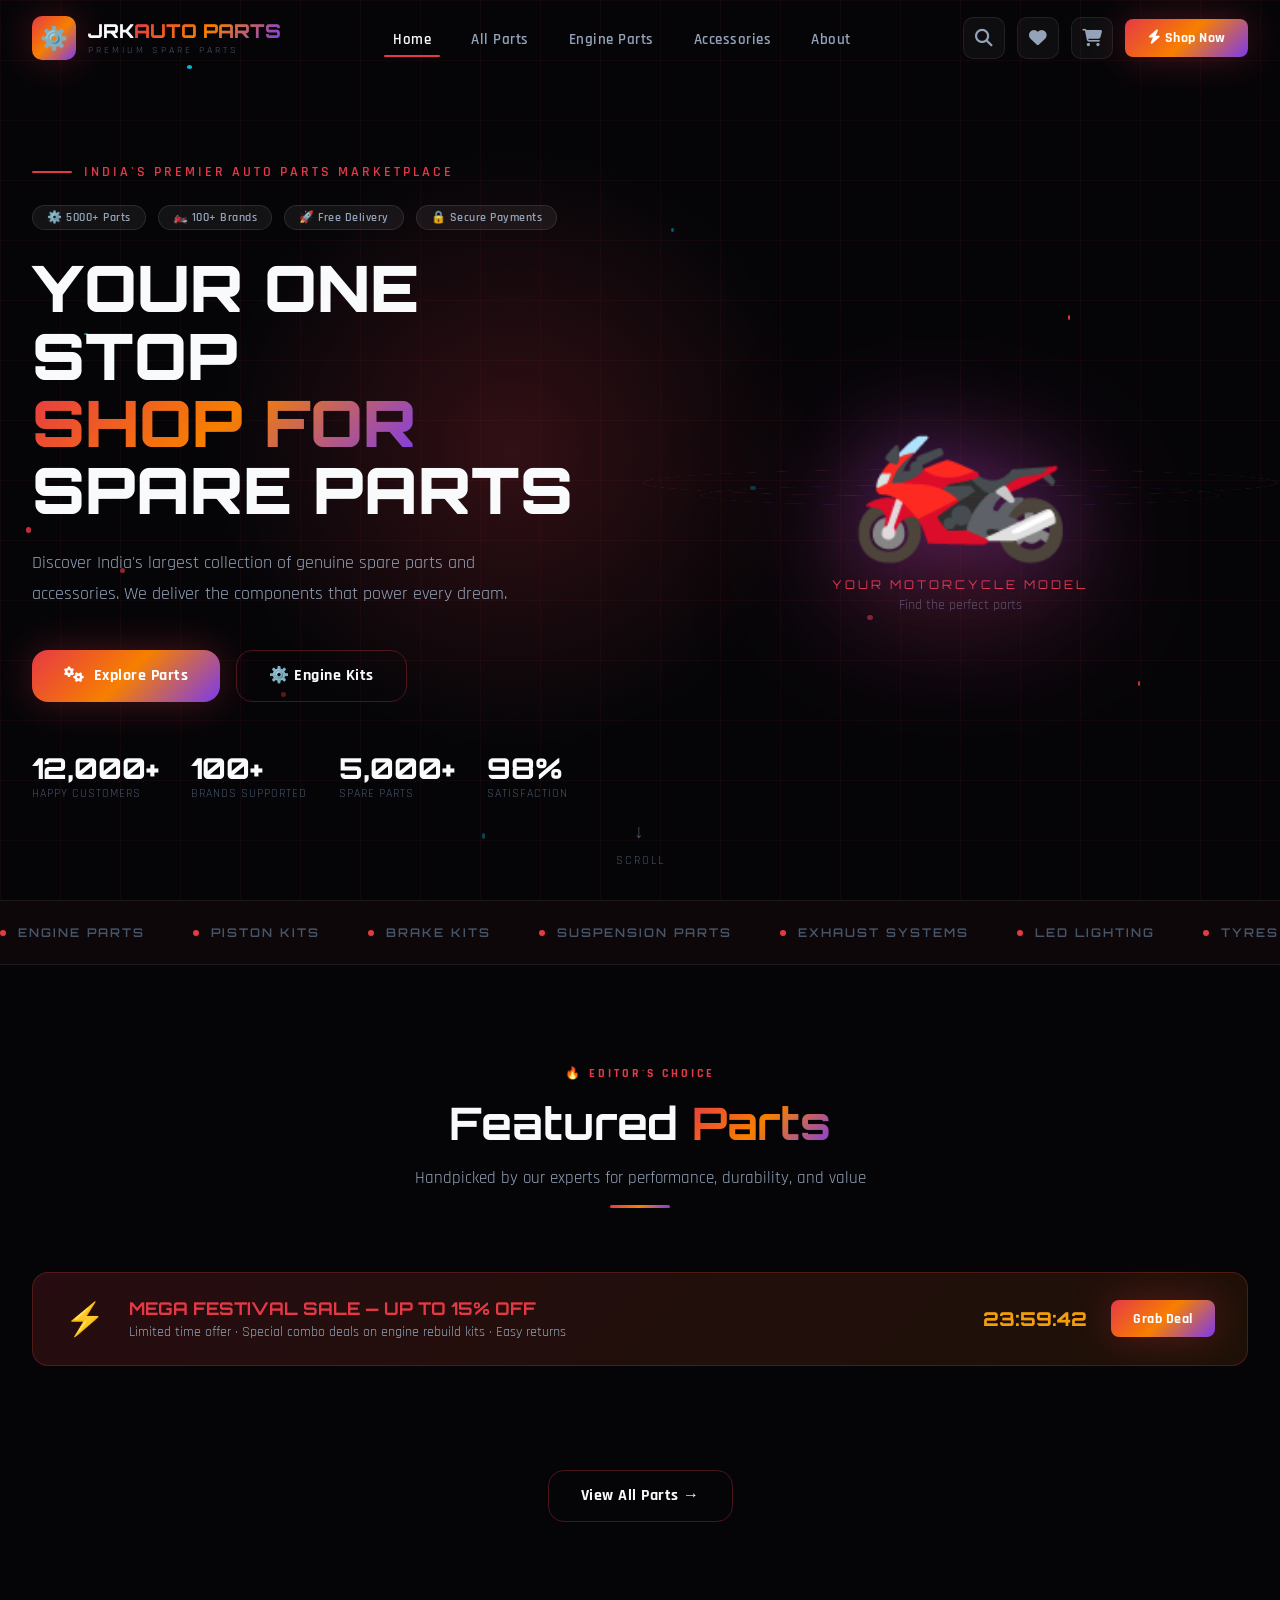
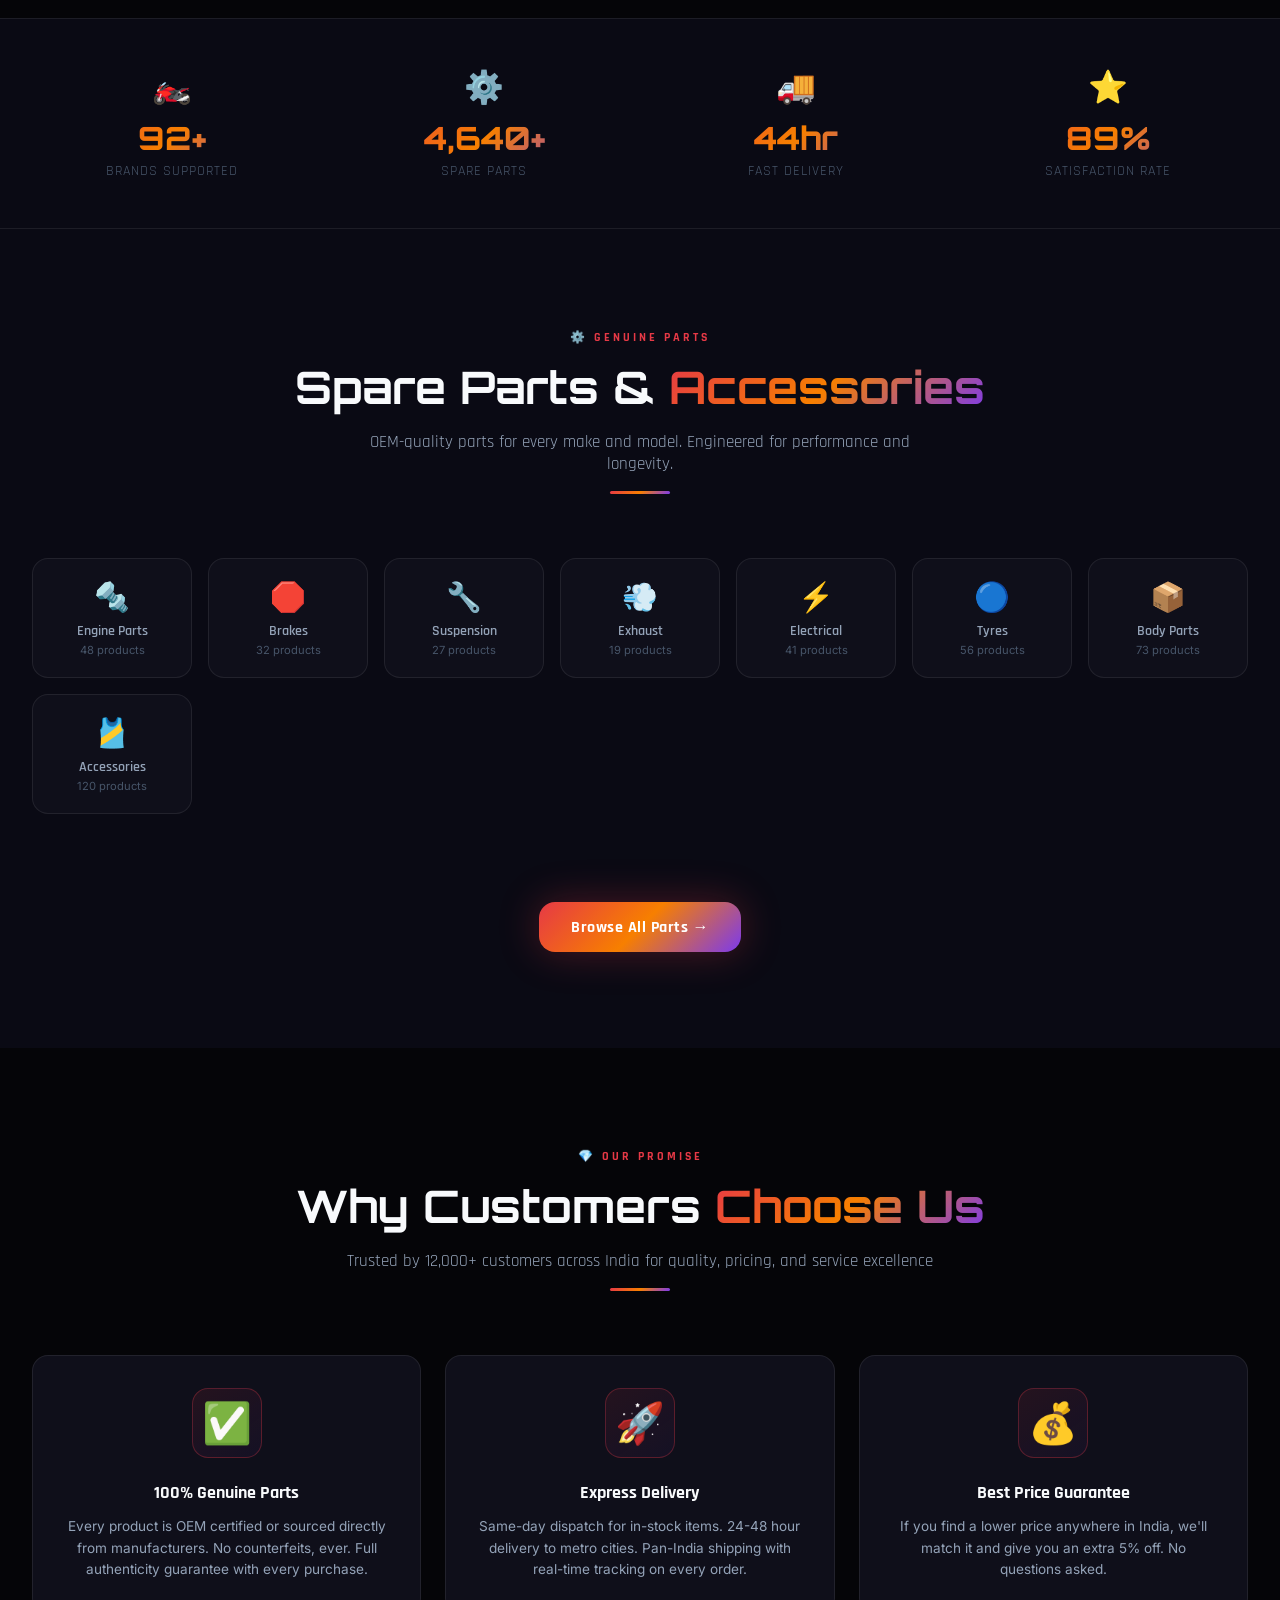
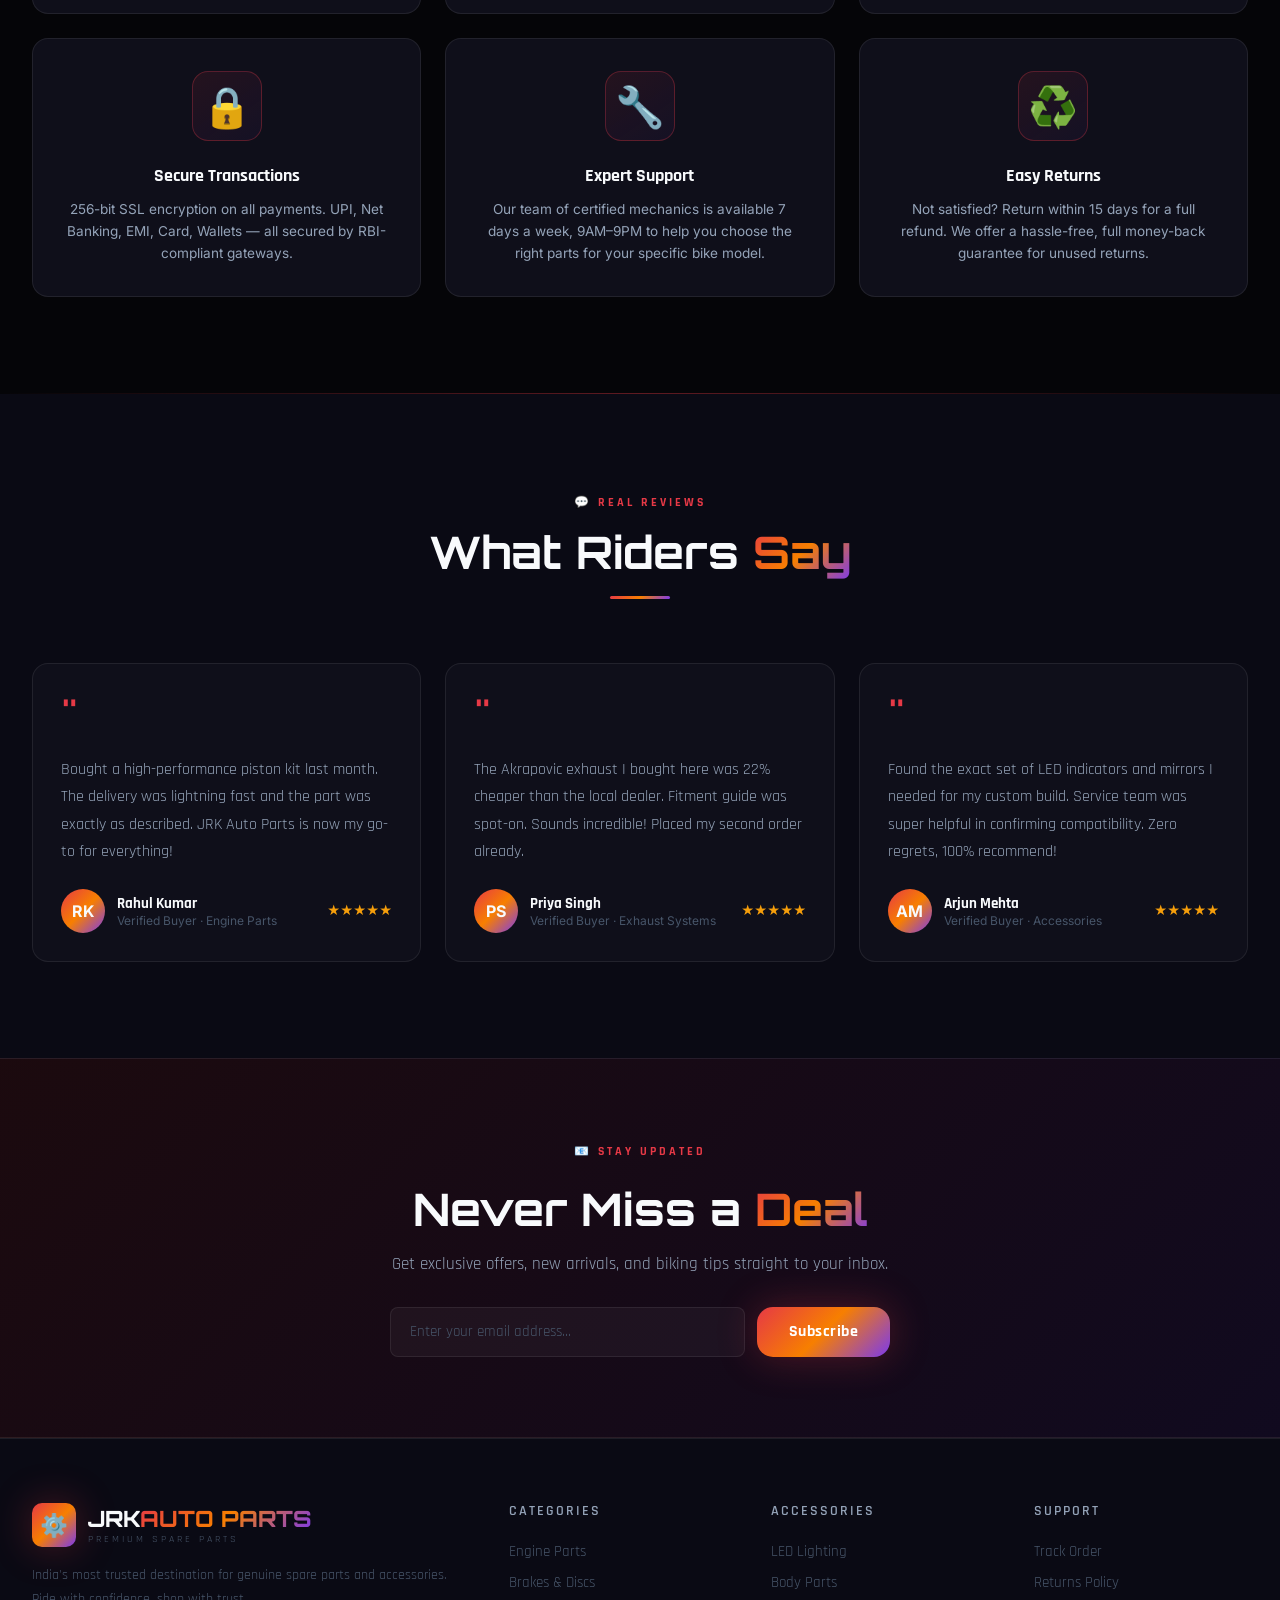
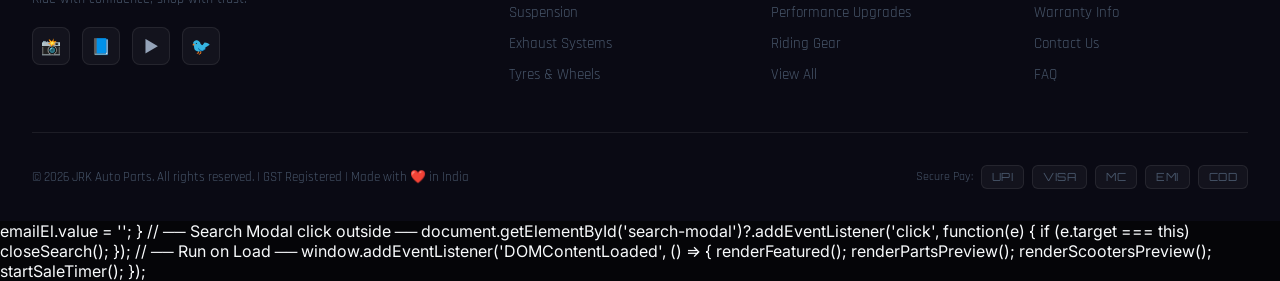
==== index.html @ 0ce0ac0d "initial-commit" ====
<!DOCTYPE html>
<html lang="en">
<head>
  <meta charset="UTF-8" />
  <meta name="viewport" content="width=device-width, initial-scale=1.0" />
  <title>JRK Auto Parts | India's No.1 Spare Parts Marketplace</title>
  <meta name="description" content="Shop India's finest genuine spare parts and accessories. Best prices, fast delivery across India." />
  <meta name="keywords" content="buy auto parts online India, motorcycle parts, spare parts, 2-wheeler marketplace" />
  <link rel="icon" href="data:image/svg+xml,<svg xmlns='http://www.w3.org/2000/svg' viewBox='0 0 100 100'><text y='.9em' font-size='90'>⚙️</text></svg>" />
  <link rel="stylesheet" href="styles/main.css" />
  <!-- Font Awesome for icons -->
  <link rel="stylesheet" href="https://cdnjs.cloudflare.com/ajax/libs/font-awesome/6.5.0/css/all.min.css" crossorigin="anonymous" />
  <style>
    /* ── Extra Hero Styles ── */
    .hero-tag-row { display:flex;gap:0.75rem;flex-wrap:wrap;margin-bottom:1.5rem; }
    .hero-tag {
      background:rgba(255,255,255,0.06);
      border:1px solid rgba(255,255,255,0.1);
      border-radius:100px;
      padding:4px 14px;
      font-size:0.75rem;
      font-family:'Rajdhani',sans-serif;
      font-weight:600;
      color:var(--text-secondary);
      letter-spacing:0.5px;
    }
    .featured-bike-card {
      background: linear-gradient(145deg, #0d0d18, #13091a);
      border: 1px solid rgba(255,255,255,0.08);
      border-radius: 24px;
      padding: 2rem;
      position: relative;
      overflow: hidden;
      cursor: pointer;
      transition: all 0.3s cubic-bezier(0.4,0,0.2,1);
    }
    .featured-bike-card::after {
      content:'';
      position:absolute;
      inset:0;
      background:linear-gradient(145deg,rgba(230,57,70,0.08),rgba(124,58,237,0.04));
      opacity:0;
      transition:opacity 0.3s;
    }
    .featured-bike-card:hover { transform:translateY(-10px); border-color:rgba(230,57,70,0.4); box-shadow:0 0 40px rgba(230,57,70,0.2), 0 20px 60px rgba(0,0,0,0.5); }
    .featured-bike-card:hover::after { opacity:1; }
    .featured-icon { font-size:5rem; margin:1rem 0; display:block;
      filter:drop-shadow(0 10px 30px rgba(230,57,70,0.3));
      transition:transform 0.4s ease;
    }
    .featured-bike-card:hover .featured-icon { transform:translateY(-8px) scale(1.05); }
    .featured-details {display:flex;gap:1rem;flex-wrap:wrap;margin-top:0.75rem;}
    .featured-detail { font-family:'Rajdhani',sans-serif;font-size:0.8rem;color:var(--text-muted); }
    .featured-detail strong { display:block;color:var(--text-secondary);font-size:0.85rem; }
    .sale-banner {
      background:linear-gradient(135deg,rgba(230,57,70,0.15),rgba(247,127,0,0.1));
      border:1px solid rgba(230,57,70,0.25);
      border-radius:16px;
      padding:1.5rem 2rem;
      display:flex;align-items:center;gap:1.5rem;
      margin-bottom:4rem;
      flex-wrap:wrap;
    }
    .sale-icon { font-size:2rem; }
    .sale-text { flex:1; }
    .sale-title { font-family:'Orbitron',monospace;font-size:1.1rem;font-weight:700;color:var(--accent-red); }
    .sale-sub { font-family:'Rajdhani',sans-serif;font-size:0.9rem;color:var(--text-secondary);margin-top:0.25rem; }
    .sale-timer { font-family:'Orbitron',monospace;font-size:1.2rem;font-weight:800;color:var(--accent-gold); }

    /* Parts category mini-cards */
    .parts-categories { display:grid;grid-template-columns:repeat(auto-fill,minmax(140px,1fr));gap:1rem;margin-bottom:3rem; }
    .parts-cat-card {
      background:var(--bg-card);
      border:var(--border-glass);
      border-radius:var(--radius-md);
      padding:1.25rem 1rem;
      text-align:center;
      cursor:pointer;
      transition:var(--transition);
    }
    .parts-cat-card:hover { border-color:rgba(230,57,70,0.4);background:rgba(230,57,70,0.05);transform:translateY(-4px); }
    .parts-cat-icon { font-size:1.8rem;margin-bottom:0.5rem; }
    .parts-cat-label { font-family:'Rajdhani',sans-serif;font-size:0.85rem;font-weight:600;color:var(--text-secondary); }
    .parts-cat-count { font-size:0.7rem;color:var(--text-muted);margin-top:0.2rem; }

    /* Scroll cue */
    .scroll-cue {
      position:absolute;
      bottom:2rem;left:50%;
      transform:translateX(-50%);
      display:flex;flex-direction:column;align-items:center;gap:0.5rem;
      color:var(--text-muted);
      font-family:'Rajdhani',sans-serif;
      font-size:0.75rem;
      letter-spacing:2px;
      text-transform:uppercase;
      animation:scrollCue 2s ease-in-out infinite;
      z-index:2;
    }
    @keyframes scrollCue { 0%,100%{transform:translateX(-50%) translateY(0);opacity:0.6;} 50%{transform:translateX(-50%) translateY(8px);opacity:1;} }
    .scroll-arrow { font-size:1.2rem; }

    /* Gradient overlays for dividers */
    .gradient-divider { height:1px; background:linear-gradient(90deg,transparent,rgba(230,57,70,0.4),transparent); margin:4rem 0; }
  </style>
</head>
<body>

<!-- ── Loading Screen ── -->
<div class="loader" id="loader">
  <div class="loader-logo">JRK<span style="color:var(--accent-orange)">AUTO PARTS</span></div>
  <div style="font-family:'Rajdhani',sans-serif;font-size:0.8rem;letter-spacing:3px;color:var(--text-muted);text-transform:uppercase;">Loading Premium Experience...</div>
  <div class="loader-bar"><div class="loader-progress"></div></div>
</div>

<!-- ── Navigation ── -->
<nav class="navbar" id="navbar">
  <div class="container">
    <div class="navbar-inner">
      <!-- Logo -->
      <a href="index.html" class="logo">
        <div class="logo-icon">⚙️</div>
        <div>
          <div class="logo-text">JRK<span class="text-gradient">AUTO PARTS</span></div>
          <div class="logo-sub">Premium Spare Parts</div>
        </div>
      </a>

      <!-- Nav Links -->
      <ul class="nav-links">
        <li><a href="index.html" class="active">Home</a></li>
        <li><a href="products.html">All Parts</a></li>
        <li><a href="products.html?cat=parts&sub=engine">Engine Parts</a></li>
        <li><a href="products.html?cat=parts&sub=accessories">Accessories</a></li>
        <li><a href="#about">About</a></li>
      </ul>

      <!-- Actions -->
      <div class="nav-actions">
        <button class="nav-btn" onclick="openSearch()" title="Search (Ctrl+K)">
          <i class="fas fa-search"></i>
        </button>
        <button class="nav-btn" title="Wishlist">
          <i class="fas fa-heart"></i>
        </button>
        <button class="nav-btn" onclick="openCart()" title="Cart" id="cart-btn">
          <i class="fas fa-shopping-cart"></i>
          <span class="cart-count" style="display:none;">0</span>
        </button>
        <button class="btn-primary" onclick="window.location='products.html'">
          <i class="fas fa-bolt me-1"></i> Shop Now
        </button>
        <div class="hamburger" id="hamburger">
          <span></span><span></span><span></span>
        </div>
      </div>
    </div>
  </div>
</nav>

<!-- Mobile Nav -->
<div class="mobile-overlay" id="mobile-overlay"></div>
<nav class="mobile-nav" id="mobile-nav">
  <a href="index.html">🏠 Home</a>
  <a href="products.html">🛒 All Parts</a>
  <a href="products.html?cat=parts&sub=engine">⚙️ Engine Parts</a>
  <a href="products.html?cat=parts&sub=accessories">🎽 Accessories</a>
  <a href="#about">ℹ️ About</a>
</nav>

<!-- ── Hero Section ── -->
<section class="hero" id="home">
  <div class="hero-bg-grid"></div>
  <div class="hero-glow"></div>
  <div id="hero-particles" style="position:absolute;inset:0;pointer-events:none;z-index:1;"></div>

  <div class="container" style="position:relative;z-index:2;width:100%;">
    <div class="hero-content">
      <!-- Left: Text -->
      <div class="hero-left">
        <div class="hero-eyebrow">
          <div class="hero-eyebrow-line"></div>
          <span>India's Premier Auto Parts Marketplace</span>
        </div>

        <div class="hero-tag-row">
          <span class="hero-tag">⚙️ 5000+ Parts</span>
          <span class="hero-tag">🏍️ 100+ Brands</span>
          <span class="hero-tag">🚀 Free Delivery</span>
          <span class="hero-tag">🔒 Secure Payments</span>
        </div>

        <h1 class="hero-title">
          YOUR ONE STOP<br/>
          <span class="text-gradient">SHOP FOR</span><br/>
          SPARE PARTS
        </h1>

        <p class="hero-subtitle">
          Discover India's largest collection of genuine spare parts and accessories. We deliver the components that power every dream.
        </p>

        <div class="hero-cta">
          <button class="btn-primary btn-lg" onclick="window.location='products.html'">
            <i class="fas fa-cogs"></i>&nbsp; Explore Parts
          </button>
          <button class="btn-outline btn-lg" onclick="window.location='products.html?cat=parts&sub=engine'">
            ⚙️ Engine Kits
          </button>
        </div>

        <div class="hero-stats">
          <div class="stat">
            <div class="stat-num" data-counter="12000" data-suffix="+">0</div>
            <div class="stat-label">Happy Customers</div>
          </div>
          <div class="stat">
            <div class="stat-num" data-counter="100" data-suffix="+">0</div>
            <div class="stat-label">Brands Supported</div>
          </div>
          <div class="stat">
            <div class="stat-num" data-counter="5000" data-suffix="+">0</div>
            <div class="stat-label">Spare Parts</div>
          </div>
          <div class="stat">
            <div class="stat-num" data-counter="98" data-suffix="%">0</div>
            <div class="stat-label">Satisfaction</div>
          </div>
        </div>
      </div>

      <!-- Right: 3D Bike Visual -->
      <div class="hero-visual">
        <div class="bike-3d-container">
          <div class="bike-showcase" id="bike-showcase">
            <div class="bike-orbit-ring"></div>
            <div class="bike-orbit-ring"></div>
            <div style="text-align:center;">
              <span style="font-size:min(18vw,180px);display:block;filter:drop-shadow(0 30px 80px rgba(230,57,70,0.6)) drop-shadow(0 0 40px rgba(124,58,237,0.4));">🏍️</span>
              <div style="font-family:'Orbitron',monospace;font-size:0.75rem;letter-spacing:3px;color:var(--accent-red);text-transform:uppercase;margin-top:0.5rem;">Your Motorcycle Model</div>
              <div style="font-family:'Rajdhani',sans-serif;font-size:0.85rem;color:var(--text-muted);margin-top:0.25rem;">Find the perfect parts</div>
            </div>
          </div>
        </div>
      </div>
    </div>
  </div>

  <!-- Scroll Cue -->
  <div class="scroll-cue">
    <div class="scroll-arrow">↓</div>
    <span>Scroll</span>
  </div>
</section>

<!-- ── Marquee ── -->
<div class="marquee-section">
  <div class="marquee-track">
    <div class="marquee-item"><span class="dot"></span> Engine Parts</div>
    <div class="marquee-item"><span class="dot"></span> Piston Kits</div>
    <div class="marquee-item"><span class="dot"></span> Brake Kits</div>
    <div class="marquee-item"><span class="dot"></span> Suspension Parts</div>
    <div class="marquee-item"><span class="dot"></span> Exhaust Systems</div>
    <div class="marquee-item"><span class="dot"></span> LED Lighting</div>
    <div class="marquee-item"><span class="dot"></span> Tyres & Wheels</div>
    <div class="marquee-item"><span class="dot"></span> Aftermarket Accessories</div>
    <div class="marquee-item"><span class="dot"></span> Oil Filters</div>
    <div class="marquee-item"><span class="dot"></span> Spark Plugs</div>
    <div class="marquee-item"><span class="dot"></span> Batteries</div>
    <div class="marquee-item"><span class="dot"></span> Clutch Kits</div>
    <!-- duplicate for seamless loop -->
    <div class="marquee-item"><span class="dot"></span> Engine Parts</div>
    <div class="marquee-item"><span class="dot"></span> Piston Kits</div>
    <div class="marquee-item"><span class="dot"></span> Brake Kits</div>
    <div class="marquee-item"><span class="dot"></span> Suspension Parts</div>
    <div class="marquee-item"><span class="dot"></span> Exhaust Systems</div>
    <div class="marquee-item"><span class="dot"></span> LED Lighting</div>
    <div class="marquee-item"><span class="dot"></span> Tyres & Wheels</div>
    <div class="marquee-item"><span class="dot"></span> Aftermarket Accessories</div>
    <div class="marquee-item"><span class="dot"></span> Oil Filters</div>
    <div class="marquee-item"><span class="dot"></span> Spark Plugs</div>
    <div class="marquee-item"><span class="dot"></span> Batteries</div>
    <div class="marquee-item"><span class="dot"></span> Clutch Kits</div>
  </div>
</div>

<!-- ── Featured Bikes ── -->
<section class="section" id="featured">
  <div class="container">
    <div class="section-header reveal">
      <div class="section-tag">🔥 Editor's Choice</div>
      <h2 class="section-title">Featured <span class="text-gradient">Parts</span></h2>
      <p class="section-subtitle">Handpicked by our experts for performance, durability, and value</p>
      <div class="section-divider"></div>
    </div>

    <!-- Sale Banner -->
    <div class="sale-banner reveal">
      <div class="sale-icon">⚡</div>
      <div class="sale-text">
        <div class="sale-title">MEGA FESTIVAL SALE — UP TO 15% OFF</div>
        <div class="sale-sub">Limited time offer · Special combo deals on engine rebuild kits · Easy returns</div>
      </div>
      <div class="sale-timer" id="sale-timer">23:59:42</div>
      <button class="btn-primary" onclick="window.location='products.html'">Grab Deal</button>
    </div>

    <div class="featured-carousel" id="featured-grid">
      <!-- Rendered by JS -->
    </div>

    <div style="text-align:center;margin-top:2.5rem;" class="reveal">
      <button class="btn-outline btn-lg" onclick="window.location='products.html'" style="border-radius:var(--radius-md);">
        View All Parts &rarr;
      </button>
    </div>
  </div>
</section>

<!-- ── Stats Bar ── -->
<div class="spec-bar">
  <div class="container">
    <div class="spec-bar-inner">
      <div class="spec-item reveal">
        <div class="spec-icon">🏍️</div>
        <div class="spec-num" data-counter="100" data-suffix="+">0</div>
        <div class="spec-desc">Brands Supported</div>
      </div>
      <div class="spec-item reveal">
        <div class="spec-icon">⚙️</div>
        <div class="spec-num" data-counter="5000" data-suffix="+">0</div>
        <div class="spec-desc">Spare Parts</div>
      </div>
      <div class="spec-item reveal">
        <div class="spec-icon">🚚</div>
        <div class="spec-num" data-counter="48" data-suffix="hr">0</div>
        <div class="spec-desc">Fast Delivery</div>
      </div>
      <div class="spec-item reveal">
        <div class="spec-icon">⭐</div>
        <div class="spec-num" data-counter="98" data-suffix="%">0</div>
        <div class="spec-desc">Satisfaction Rate</div>
      </div>
    </div>
  </div>
</div>

<!-- ── Parts Section ── -->
<section class="section" id="parts" style="background:var(--bg-secondary);">
  <div class="container">
    <div class="section-header reveal">
      <div class="section-tag">⚙️ Genuine Parts</div>
      <h2 class="section-title">Spare Parts &amp; <span class="text-gradient">Accessories</span></h2>
      <p class="section-subtitle">OEM-quality parts for every make and model. Engineered for performance and longevity.</p>
      <div class="section-divider"></div>
    </div>

    <!-- Parts Categories -->
    <div class="parts-categories reveal">
      <div class="parts-cat-card" onclick="window.location='products.html?cat=parts&sub=engine'">
        <div class="parts-cat-icon">🔩</div>
        <div class="parts-cat-label">Engine Parts</div>
        <div class="parts-cat-count">48 products</div>
      </div>
      <div class="parts-cat-card" onclick="window.location='products.html?cat=parts&sub=brakes'">
        <div class="parts-cat-icon">🛑</div>
        <div class="parts-cat-label">Brakes</div>
        <div class="parts-cat-count">32 products</div>
      </div>
      <div class="parts-cat-card" onclick="window.location='products.html?cat=parts&sub=suspension'">
        <div class="parts-cat-icon">🔧</div>
        <div class="parts-cat-label">Suspension</div>
        <div class="parts-cat-count">27 products</div>
      </div>
      <div class="parts-cat-card" onclick="window.location='products.html?cat=parts&sub=exhaust'">
        <div class="parts-cat-icon">💨</div>
        <div class="parts-cat-label">Exhaust</div>
        <div class="parts-cat-count">19 products</div>
      </div>
      <div class="parts-cat-card" onclick="window.location='products.html?cat=parts&sub=electrical'">
        <div class="parts-cat-icon">⚡</div>
        <div class="parts-cat-label">Electrical</div>
        <div class="parts-cat-count">41 products</div>
      </div>
      <div class="parts-cat-card" onclick="window.location='products.html?cat=parts&sub=tyres'">
        <div class="parts-cat-icon">🔵</div>
        <div class="parts-cat-label">Tyres</div>
        <div class="parts-cat-count">56 products</div>
      </div>
      <div class="parts-cat-card" onclick="window.location='products.html?cat=parts'">
        <div class="parts-cat-icon">📦</div>
        <div class="parts-cat-label">Body Parts</div>
        <div class="parts-cat-count">73 products</div>
      </div>
      <div class="parts-cat-card" onclick="window.location='products.html?cat=parts'">
        <div class="parts-cat-icon">🎽</div>
        <div class="parts-cat-label">Accessories</div>
        <div class="parts-cat-count">120 products</div>
      </div>
    </div>

    <!-- Parts Products Grid (filtered) -->
    <div id="parts-grid" class="products-grid"></div>

    <div style="text-align:center;margin-top:2.5rem;" class="reveal">
      <button class="btn-primary btn-lg" onclick="window.location='products.html?cat=parts'" style="border-radius:var(--radius-md);">
        Browse All Parts &rarr;
      </button>
    </div>
  </div>
</section>

<!-- ── Why Choose Us ── -->
<section class="section" id="about">
  <div class="container">
    <div class="section-header reveal">
      <div class="section-tag">💎 Our Promise</div>
      <h2 class="section-title">Why Customers <span class="text-gradient">Choose Us</span></h2>
      <p class="section-subtitle">Trusted by 12,000+ customers across India for quality, pricing, and service excellence</p>
      <div class="section-divider"></div>
    </div>

    <div class="why-grid">
      <div class="why-card reveal">
        <div class="why-icon">✅</div>
        <div class="why-title">100% Genuine Parts</div>
        <div class="why-desc">Every product is OEM certified or sourced directly from manufacturers. No counterfeits, ever. Full authenticity guarantee with every purchase.</div>
      </div>
      <div class="why-card reveal">
        <div class="why-icon">🚀</div>
        <div class="why-title">Express Delivery</div>
        <div class="why-desc">Same-day dispatch for in-stock items. 24-48 hour delivery to metro cities. Pan-India shipping with real-time tracking on every order.</div>
      </div>
      <div class="why-card reveal">
        <div class="why-icon">💰</div>
        <div class="why-title">Best Price Guarantee</div>
        <div class="why-desc">If you find a lower price anywhere in India, we'll match it and give you an extra 5% off. No questions asked.</div>
      </div>
      <div class="why-card reveal">
        <div class="why-icon">🔒</div>
        <div class="why-title">Secure Transactions</div>
        <div class="why-desc">256-bit SSL encryption on all payments. UPI, Net Banking, EMI, Card, Wallets — all secured by RBI-compliant gateways.</div>
      </div>
      <div class="why-card reveal">
        <div class="why-icon">🔧</div>
        <div class="why-title">Expert Support</div>
        <div class="why-desc">Our team of certified mechanics is available 7 days a week, 9AM–9PM to help you choose the right parts for your specific bike model.</div>
      </div>
      <div class="why-card reveal">
        <div class="why-icon">♻️</div>
        <div class="why-title">Easy Returns</div>
        <div class="why-desc">Not satisfied? Return within 15 days for a full refund. We offer a hassle-free, full money-back guarantee for unused returns.</div>
      </div>
    </div>
  </div>
</section>

<!-- ── Gradient Divider ── -->
<div class="gradient-divider" style="margin:0;"></div>

<!-- ── Testimonials ── -->
<section class="section testimonials-section">
  <div class="container">
    <div class="section-header reveal">
      <div class="section-tag">💬 Real Reviews</div>
      <h2 class="section-title">What Riders <span class="text-gradient">Say</span></h2>
      <div class="section-divider"></div>
    </div>

    <div class="testimonials-grid">
      <div class="testimonial-card reveal">
        <div class="testimonial-quote">"</div>
        <div class="testimonial-text">Bought a high-performance piston kit last month. The delivery was lightning fast and the part was exactly as described. JRK Auto Parts is now my go-to for everything!</div>
        <div class="testimonial-author">
          <div class="author-avatar">RK</div>
          <div>
            <div class="author-name">Rahul Kumar</div>
            <div class="author-role">Verified Buyer · Engine Parts</div>
          </div>
          <div class="stars" style="margin-left:auto;">★★★★★</div>
        </div>
      </div>
      <div class="testimonial-card reveal">
        <div class="testimonial-quote">"</div>
        <div class="testimonial-text">The Akrapovic exhaust I bought here was 22% cheaper than the local dealer. Fitment guide was spot-on. Sounds incredible! Placed my second order already.</div>
        <div class="testimonial-author">
          <div class="author-avatar">PS</div>
          <div>
            <div class="author-name">Priya Singh</div>
            <div class="author-role">Verified Buyer · Exhaust Systems</div>
          </div>
          <div class="stars" style="margin-left:auto;">★★★★★</div>
        </div>
      </div>
      <div class="testimonial-card reveal">
        <div class="testimonial-quote">"</div>
        <div class="testimonial-text">Found the exact set of LED indicators and mirrors I needed for my custom build. Service team was super helpful in confirming compatibility. Zero regrets, 100% recommend!</div>
        <div class="testimonial-author">
          <div class="author-avatar">AM</div>
          <div>
            <div class="author-name">Arjun Mehta</div>
            <div class="author-role">Verified Buyer · Accessories</div>
          </div>
          <div class="stars" style="margin-left:auto;">★★★★★</div>
        </div>
      </div>
    </div>
  </div>
</section>

<!-- ── Newsletter ── -->
<section class="newsletter-section reveal">
  <div class="container">
    <div class="section-tag">📧 Stay Updated</div>
    <h2 class="section-title" style="margin-top:0.5rem;">Never Miss a <span class="text-gradient">Deal</span></h2>
    <p class="section-subtitle">Get exclusive offers, new arrivals, and biking tips straight to your inbox.</p>
    <form class="newsletter-form" onsubmit="handleNewsletterSubmit(event)">
      <input type="email" class="newsletter-input" id="newsletter-email" placeholder="Enter your email address..." required />
      <button type="submit" class="btn-primary btn-lg">Subscribe</button>
    </form>
  </div>
</section>

<!-- ── Footer ── -->
<footer class="footer">
  <div class="container">
    <div class="footer-grid">
      <div class="footer-brand">
        <div class="logo">
          <div class="logo-icon">⚙️</div>
          <div>
            <div class="logo-text">JRK<span class="text-gradient">AUTO PARTS</span></div>
            <div class="logo-sub">Premium Spare Parts</div>
          </div>
        </div>
        <p class="footer-desc">India's most trusted destination for genuine spare parts and accessories. Ride with confidence, shop with trust.</p>
        <div class="footer-socials">
          <div class="social-btn" title="Instagram">📸</div>
          <div class="social-btn" title="Facebook">📘</div>
          <div class="social-btn" title="YouTube">▶️</div>
          <div class="social-btn" title="Twitter">🐦</div>
        </div>
      </div>

      <div class="footer-links">
        <h5>Categories</h5>
        <ul>
          <li><a href="products.html?cat=parts&sub=engine">Engine Parts</a></li>
          <li><a href="products.html?cat=parts&sub=brakes">Brakes & Discs</a></li>
          <li><a href="products.html?cat=parts&sub=suspension">Suspension</a></li>
          <li><a href="products.html?cat=parts&sub=exhaust">Exhaust Systems</a></li>
          <li><a href="products.html?cat=parts&sub=tyres">Tyres & Wheels</a></li>
        </ul>
      </div>

      <div class="footer-links">
        <h5>Accessories</h5>
        <ul>
          <li><a href="products.html?cat=parts&sub=lighting">LED Lighting</a></li>
          <li><a href="products.html?cat=parts&sub=body">Body Parts</a></li>
          <li><a href="products.html?cat=parts&sub=performance">Performance Upgrades</a></li>
          <li><a href="products.html?cat=parts&sub=gear">Riding Gear</a></li>
          <li><a href="products.html">View All</a></li>
        </ul>
      </div>

      <div class="footer-links">
        <h5>Support</h5>
        <ul>
          <li><a href="#">Track Order</a></li>
          <li><a href="#">Returns Policy</a></li>
          <li><a href="#">Warranty Info</a></li>
          <li><a href="#">Contact Us</a></li>
          <li><a href="#">FAQ</a></li>
        </ul>
      </div>
    </div>

    <div class="footer-bottom">
      <div class="footer-copy">© 2026 JRK Auto Parts. All rights reserved. | GST Registered | Made with ❤️ in India</div>
      <div class="footer-payments">
        <span style="font-size:0.75rem;color:var(--text-muted);font-family:'Rajdhani',sans-serif;">Secure Pay:</span>
        <span class="payment-icon">UPI</span>
        <span class="payment-icon">VISA</span>
        <span class="payment-icon">MC</span>
        <span class="payment-icon">EMI</span>
        <span class="payment-icon">COD</span>
      </div>
    </div>
  </div>
</footer>

<!-- ── Cart Sidebar ── -->
<div class="cart-sidebar" id="cart-sidebar">
  <div class="cart-header">
    <div class="cart-title">🛒 Your Cart</div>
    <button class="close-btn" onclick="closeCart()">✕</button>
  </div>
  <div class="cart-items" id="cart-items">
    <div class="cart-empty">
      <div class="cart-empty-icon">🛒</div>
      <p>Your cart is empty</p>
      <p style="font-size:0.8rem;margin-top:0.5rem;color:var(--text-muted)">Add parts to get started</p>
    </div>
  </div>
  <div class="cart-footer">
    <div class="cart-total">
      <span class="cart-total-label">Total</span>
      <span class="cart-total-amount" id="cart-total">₹0</span>
    </div>
    <button class="checkout-btn" onclick="handleCheckout()">
      ⚡ Proceed to Checkout
    </button>
  </div>
</div>

<!-- ── Product Modal ── -->
<div class="modal-overlay" id="modal-overlay"></div>

<!-- ── Search Modal ── -->
<div class="search-modal" id="search-modal" onclick="e=>{ if(e.target===this) closeSearch(); }">
  <div style="text-align:center;margin-bottom:1.5rem;">
    <div style="font-family:'Orbitron',monospace;font-size:0.75rem;letter-spacing:3px;color:var(--text-muted);text-transform:uppercase;">Press ESC to close · Ctrl+K to open</div>
  </div>
  <div class="search-input-wrap">
    <span class="search-icon">🔍</span>
    <input type="text" class="search-input" id="main-search" placeholder="Search parts, engines, accessories..." />
  </div>
  <div class="search-results" id="search-results"></div>
</div>

<!-- ── Toast Container ── -->
<div class="toast-container" id="toast-container"></div>

<!-- ── Scripts ── -->
<script src="js/products-data.js"></script>
<script src="js/main.js"></script>
<script>
  // ── Page-Specific: Render Featured Products ──
  function renderFeatured() {
    const featured = getFeaturedProducts();
    const container = document.getElementById('featured-grid');
    if (!container) return;
    const ICONS = { bikes: '🏍️', scooters: '🛵', parts: '⚙️' };
    container.innerHTML = featured.map(p => {
      const discount = p.originalPrice
        ? Math.round(((p.originalPrice - p.price) / p.originalPrice) * 100) : 0;
      return `
        <div class="featured-bike-card reveal" onclick="openProductModal(${p.id})">
          <div style="display:flex;justify-content:space-between;align-items:flex-start;">
            <span class="badge" style="background:${p.badgeColor}22;color:${p.badgeColor};">${p.badge}</span>
            ${discount > 0 ? `<span class="badge" style="background:rgba(16,185,129,0.15);color:#10b981;">-${discount}%</span>` : ''}
          </div>
          <span class="featured-icon">⚙️</span>
          <div style="font-family:'Rajdhani',sans-serif;font-size:1.2rem;font-weight:700;margin-bottom:0.25rem;">${p.name}</div>
          <div style="font-family:'Orbitron',monospace;font-size:1.1rem;font-weight:800;color:var(--accent-red);margin-bottom:0.75rem;">${formatPrice(p.price)}</div>
          <div class="featured-details">
            <div class="featured-detail"><strong>Type</strong>${p.subcategory}</div>
            <div class="featured-detail"><strong>Fitment</strong>${p.compatibility || 'Universal'}</div>
            <div class="featured-detail"><strong>Material</strong>${p.material || 'Standard'}</div>
          </div>
          <div style="display:flex;gap:0.5rem;align-items:center;margin-top:1rem;">
            <span class="stars">${'★'.repeat(Math.floor(p.rating))}</span>
            <span style="font-size:0.8rem;color:var(--text-muted);font-family:'Rajdhani',sans-serif;">(${p.reviews} reviews)</span>
          </div>
          <button class="add-to-cart-btn" style="margin-top:1.25rem;width:100%;justify-content:center;padding:0.7rem;" onclick="event.stopPropagation();addToCart(${p.id})">
            🛒 Add to Cart
          </button>
        </div>`;
    }).join('');
    observeRevealElements();
  }

  // ── Page-Specific: Render Parts Preview ──
  function renderPartsPreview() {
    const parts = getProductsByCategory('parts').slice(0, 6);
    const container = document.getElementById('parts-grid');
    if (!container) return;
    container.innerHTML = parts.map(p => {
      const discount = p.originalPrice
        ? Math.round(((p.originalPrice - p.price) / p.originalPrice) * 100) : 0;
      const stars = '★'.repeat(Math.floor(p.rating)) + '☆'.repeat(5 - Math.floor(p.rating));
      return `
        <div class="product-card reveal" onclick="openProductModal(${p.id})">
          <div class="card-image">
            <span class="badge card-badge" style="background:${p.badgeColor}22;color:${p.badgeColor};">${p.badge}</span>
            <div class="card-actions" onclick="event.stopPropagation()">
              <button class="card-action-btn" title="Add to Cart" onclick="addToCart(${p.id})">🛒</button>
            </div>
            <div style="font-size:4rem;position:relative;z-index:1;">⚙️</div>
          </div>
          <div class="card-body">
            <div class="card-category">parts / ${p.subcategory}</div>
            <div class="card-name">${p.name}</div>
            <div class="card-specs">
              <div class="card-spec"><strong>Fits</strong>${p.compatibility || 'Universal'}</div>
              <div class="card-spec"><strong>Material</strong>${p.material || '—'}</div>
            </div>
            <div class="card-rating">
              <span class="stars">${stars}</span>
              <span class="rating-num">${p.rating}</span>
              <span class="rating-count">(${p.reviews})</span>
            </div>
            <div class="card-footer">
              <div class="card-price">
                <span class="price-current">${formatPrice(p.price)}</span>
                ${p.originalPrice ? `<span class="price-original">${formatPrice(p.originalPrice)}</span>` : ''}
                ${discount > 0 ? `<span class="price-discount">-${discount}% OFF</span>` : ''}
              </div>
              <button class="add-to-cart-btn" onclick="event.stopPropagation();addToCart(${p.id})">🛒 Add</button>
            </div>
          </div>
        </div>`;
    }).join('');
    observeRevealElements();
  }

  // ── Sale Timer ──
  function startSaleTimer() {
    let seconds = 23 * 3600 + 59 * 60 + 42;
    const el = document.getElementById('sale-timer');
    if (!el) return;
    setInterval(() => {
      seconds = Math.max(0, seconds - 1);
      const h = Math.floor(seconds / 3600);
      const m = Math.floor((seconds % 3600) / 60);
      const s = seconds % 60;
      el.textContent = `${String(h).padStart(2,'0')}:${String(m).padStart(2,'0')}:${String(s).padStart(2,'0')}`;
    }, 1000);
  }

  // ── Newsletter Submit ──
  function handleNewsletterSubmit(e) {
    e.preventDefault();
    const emailEl = document.getElementById('newsletter-email');
    showToast(`🎉 Subscribed! Welcome to JRK Auto Parts, ${emailEl.value.split('@')[0]}!`, 'success');
    emailEl.value = '';
  }
</script>
    emailEl.value = '';
  }

  // ── Search Modal click outside ──
  document.getElementById('search-modal')?.addEventListener('click', function(e) {
    if (e.target === this) closeSearch();
  });

  // ── Run on Load ──
  window.addEventListener('DOMContentLoaded', () => {
    renderFeatured();
    renderPartsPreview();
    renderScootersPreview();
    startSaleTimer();
  });
</script>
</body>
</html>
---- styles/main.css ----
/* ============================================================
   MOTO STORE - Main Stylesheet
   Premium Dark 3D E-Commerce Theme
   ============================================================ */

@import url('https://fonts.googleapis.com/css2?family=Rajdhani:wght@300;400;500;600;700&family=Orbitron:wght@400;500;600;700;800;900&family=Inter:wght@300;400;500;600;700&display=swap');

/* ── CSS Variables ─────────────────────────────────────────── */
:root {
  --bg-primary: #050508;
  --bg-secondary: #0a0a14;
  --bg-card: #0f0f1a;
  --bg-glass: rgba(255,255,255,0.04);
  --bg-glass-hover: rgba(255,255,255,0.08);

  --accent-red: #e63946;
  --accent-orange: #f77f00;
  --accent-cyan: #06b6d4;
  --accent-purple: #7c3aed;
  --accent-gold: #f59e0b;

  --gradient-hero: linear-gradient(135deg, #e63946 0%, #f77f00 50%, #7c3aed 100%);
  --gradient-card: linear-gradient(145deg, rgba(230,57,70,0.1), rgba(124,58,237,0.05));
  --gradient-glow: radial-gradient(ellipse at center, rgba(230,57,70,0.15) 0%, transparent 70%);

  --text-primary: #f8fafc;
  --text-secondary: #94a3b8;
  --text-muted: #475569;

  --border-glass: 1px solid rgba(255,255,255,0.08);
  --border-accent: 1px solid rgba(230,57,70,0.3);

  --shadow-card: 0 8px 32px rgba(0,0,0,0.6);
  --shadow-glow-red: 0 0 40px rgba(230,57,70,0.3);
  --shadow-glow-cyan: 0 0 40px rgba(6,182,212,0.3);

  --radius-sm: 8px;
  --radius-md: 16px;
  --radius-lg: 24px;
  --radius-xl: 40px;

  --transition: all 0.3s cubic-bezier(0.4, 0, 0.2, 1);
  --transition-slow: all 0.6s cubic-bezier(0.4, 0, 0.2, 1);

  --z-navbar: 1000;
  --z-modal: 2000;
  --z-toast: 3000;
}

/* ── Reset & Base ──────────────────────────────────────────── */
*, *::before, *::after { box-sizing: border-box; margin: 0; padding: 0; }

html {
  scroll-behavior: smooth;
  overflow-x: hidden;
}

body {
  font-family: 'Inter', sans-serif;
  background: var(--bg-primary);
  color: var(--text-primary);
  overflow-x: hidden;
  cursor: default;
}

/* Custom scrollbar */
::-webkit-scrollbar { width: 6px; }
::-webkit-scrollbar-track { background: var(--bg-secondary); }
::-webkit-scrollbar-thumb { background: var(--accent-red); border-radius: 3px; }
::-webkit-scrollbar-thumb:hover { background: var(--accent-orange); }

/* ── Typography ────────────────────────────────────────────── */
.font-orbitron { font-family: 'Orbitron', monospace; }
.font-rajdhani { font-family: 'Rajdhani', sans-serif; }

h1, h2, h3 { font-family: 'Orbitron', monospace; line-height: 1.2; }
h4, h5, h6 { font-family: 'Rajdhani', sans-serif; font-weight: 600; line-height: 1.3; }

a { color: inherit; text-decoration: none; }

/* ── Utility Classes ───────────────────────────────────────── */
.container { max-width: 1400px; margin: 0 auto; padding: 0 2rem; }
.text-gradient {
  background: var(--gradient-hero);
  -webkit-background-clip: text;
  -webkit-text-fill-color: transparent;
  background-clip: text;
}
.badge {
  display: inline-block;
  padding: 4px 12px;
  border-radius: 100px;
  font-size: 0.7rem;
  font-weight: 700;
  text-transform: uppercase;
  letter-spacing: 1px;
  font-family: 'Rajdhani', sans-serif;
}
.glass {
  background: var(--bg-glass);
  border: var(--border-glass);
  backdrop-filter: blur(12px);
  -webkit-backdrop-filter: blur(12px);
}

/* ── Navigation ────────────────────────────────────────────── */
.navbar {
  position: fixed;
  top: 0; left: 0; right: 0;
  z-index: var(--z-navbar);
  padding: 1rem 0;
  transition: var(--transition-slow);
}
.navbar.scrolled {
  background: rgba(5,5,8,0.95);
  backdrop-filter: blur(20px);
  border-bottom: var(--border-glass);
  padding: 0.6rem 0;
}
.navbar-inner {
  display: flex;
  align-items: center;
  justify-content: space-between;
  gap: 2rem;
}
.logo {
  display: flex;
  align-items: center;
  gap: 0.75rem;
}
.logo-icon {
  width: 44px; height: 44px;
  background: var(--gradient-hero);
  border-radius: 10px;
  display: flex; align-items: center; justify-content: center;
  font-size: 1.4rem;
  box-shadow: var(--shadow-glow-red);
  transition: var(--transition);
}
.logo:hover .logo-icon { transform: rotate(-10deg) scale(1.1); }
.logo-text { font-family: 'Orbitron', monospace; font-weight: 800; font-size: 1.2rem; }
.logo-sub { font-size: 0.65rem; color: var(--text-muted); letter-spacing: 3px; text-transform: uppercase; font-family: 'Rajdhani', sans-serif; }

.nav-links {
  display: flex; align-items: center; gap: 0.5rem;
  list-style: none;
}
.nav-links a {
  padding: 0.5rem 1rem;
  border-radius: var(--radius-sm);
  font-family: 'Rajdhani', sans-serif;
  font-size: 0.95rem;
  font-weight: 600;
  letter-spacing: 0.5px;
  color: var(--text-secondary);
  transition: var(--transition);
  position: relative;
}
.nav-links a::after {
  content: '';
  position: absolute;
  bottom: 0; left: 50%; right: 50%;
  height: 2px;
  background: var(--accent-red);
  transition: var(--transition);
  border-radius: 2px;
}
.nav-links a:hover { color: var(--text-primary); }
.nav-links a:hover::after, .nav-links a.active::after { left: 10%; right: 10%; }
.nav-links a.active { color: var(--text-primary); }

.nav-actions { display: flex; align-items: center; gap: 0.75rem; }
.nav-btn {
  position: relative;
  background: var(--bg-glass);
  border: var(--border-glass);
  border-radius: 10px;
  width: 42px; height: 42px;
  display: flex; align-items: center; justify-content: center;
  cursor: pointer;
  color: var(--text-secondary);
  font-size: 1.1rem;
  transition: var(--transition);
}
.nav-btn:hover { color: var(--text-primary); background: var(--bg-glass-hover); border-color: rgba(230,57,70,0.3); }
.cart-count {
  position: absolute;
  top: -6px; right: -6px;
  background: var(--accent-red);
  color: white;
  font-size: 0.65rem;
  font-weight: 700;
  width: 18px; height: 18px;
  border-radius: 50%;
  display: flex; align-items: center; justify-content: center;
  font-family: 'Orbitron', monospace;
}
.btn-primary {
  background: var(--gradient-hero);
  border: none;
  border-radius: var(--radius-sm);
  padding: 0.6rem 1.4rem;
  color: white;
  font-family: 'Rajdhani', sans-serif;
  font-weight: 700;
  font-size: 0.9rem;
  letter-spacing: 0.5px;
  cursor: pointer;
  transition: var(--transition);
  box-shadow: var(--shadow-glow-red);
}
.btn-primary:hover { transform: translateY(-2px); box-shadow: 0 0 50px rgba(230,57,70,0.5); }

.hamburger {
  display: none;
  flex-direction: column;
  gap: 5px;
  cursor: pointer;
  padding: 8px;
}
.hamburger span {
  display: block;
  width: 24px; height: 2px;
  background: var(--text-primary);
  border-radius: 2px;
  transition: var(--transition);
}
.hamburger.open span:nth-child(1) { transform: translateY(7px) rotate(45deg); }
.hamburger.open span:nth-child(2) { opacity: 0; }
.hamburger.open span:nth-child(3) { transform: translateY(-7px) rotate(-45deg); }

/* Mobile nav */
.mobile-nav {
  position: fixed;
  top: 0; right: -100%;
  width: min(350px, 90vw);
  height: 100vh;
  background: rgba(5,5,8,0.98);
  backdrop-filter: blur(30px);
  border-left: var(--border-glass);
  z-index: calc(var(--z-navbar) + 1);
  padding: 5rem 2rem 2rem;
  transition: var(--transition-slow);
  display: flex;
  flex-direction: column;
  gap: 0.5rem;
}
.mobile-nav.open { right: 0; }
.mobile-nav a {
  padding: 1rem 1.5rem;
  border-radius: var(--radius-sm);
  font-family: 'Rajdhani', sans-serif;
  font-size: 1.1rem;
  font-weight: 600;
  color: var(--text-secondary);
  display: block;
  transition: var(--transition);
  border: var(--border-glass);
}
.mobile-nav a:hover { color: var(--text-primary); background: var(--bg-glass); }
.mobile-overlay {
  position: fixed; inset: 0;
  background: rgba(0,0,0,0.7);
  z-index: var(--z-navbar);
  opacity: 0;
  pointer-events: none;
  transition: var(--transition);
}
.mobile-overlay.show { opacity: 1; pointer-events: all; }

/* ── Hero Section ──────────────────────────────────────────── */
.hero {
  min-height: 100vh;
  position: relative;
  display: flex;
  align-items: center;
  overflow: hidden;
}
#hero-canvas {
  position: absolute;
  inset: 0;
  width: 100%;
  height: 100%;
}
.hero-bg-grid {
  position: absolute; inset: 0;
  background-image:
    linear-gradient(rgba(230,57,70,0.05) 1px, transparent 1px),
    linear-gradient(90deg, rgba(230,57,70,0.05) 1px, transparent 1px);
  background-size: 60px 60px;
  animation: gridMove 20s linear infinite;
}
@keyframes gridMove {
  from { transform: translateY(0); }
  to { transform: translateY(60px); }
}
.hero-glow {
  position: absolute;
  width: 600px; height: 600px;
  background: radial-gradient(ellipse, rgba(230,57,70,0.2) 0%, transparent 70%);
  top: 50%; left: 40%;
  transform: translate(-50%,-50%);
  pointer-events: none;
  animation: glowPulse 4s ease-in-out infinite;
}
@keyframes glowPulse {
  0%, 100% { opacity: 0.8; transform: translate(-50%,-50%) scale(1); }
  50% { opacity: 1; transform: translate(-50%,-50%) scale(1.1); }
}
.hero-content {
  position: relative;
  z-index: 2;
  display: grid;
  grid-template-columns: 1fr 1fr;
  align-items: center;
  gap: 4rem;
  padding: 8rem 0 4rem;
}
.hero-eyebrow {
  display: flex; align-items: center; gap: 0.75rem;
  margin-bottom: 1.5rem;
}
.hero-eyebrow-line { width: 40px; height: 2px; background: var(--accent-red); border-radius: 2px; }
.hero-eyebrow span {
  font-family: 'Rajdhani', sans-serif;
  font-size: 0.85rem;
  font-weight: 600;
  letter-spacing: 3px;
  text-transform: uppercase;
  color: var(--accent-red);
}
.hero-title {
  font-size: clamp(2.5rem, 5vw, 5rem);
  line-height: 1.05;
  margin-bottom: 1.5rem;
  font-weight: 900;
}
.hero-subtitle {
  font-family: 'Rajdhani', sans-serif;
  font-size: 1.15rem;
  line-height: 1.7;
  color: var(--text-secondary);
  margin-bottom: 2.5rem;
  max-width: 500px;
}
.hero-cta { display: flex; gap: 1rem; flex-wrap: wrap; margin-bottom: 3rem; }
.btn-lg {
  padding: 0.9rem 2rem;
  font-size: 1rem;
  border-radius: var(--radius-md);
}
.btn-outline {
  background: transparent;
  border: var(--border-accent);
  border-radius: var(--radius-md);
  padding: 0.9rem 2rem;
  color: var(--text-primary);
  font-family: 'Rajdhani', sans-serif;
  font-weight: 700;
  font-size: 1rem;
  cursor: pointer;
  transition: var(--transition);
  letter-spacing: 0.5px;
}
.btn-outline:hover { background: rgba(230,57,70,0.1); border-color: var(--accent-red); }

.hero-stats {
  display: flex; gap: 2rem;
}
.stat { }
.stat-num {
  font-family: 'Orbitron', monospace;
  font-size: 1.8rem;
  font-weight: 800;
  color: var(--text-primary);
}
.stat-label {
  font-size: 0.75rem;
  color: var(--text-muted);
  text-transform: uppercase;
  letter-spacing: 1px;
  font-family: 'Rajdhani', sans-serif;
}

/* ── 3D Bike Display ───────────────────────────────────────── */
.hero-visual {
  position: relative;
  display: flex; align-items: center; justify-content: center;
}
.bike-3d-container {
  position: relative;
  width: 100%;
  perspective: 1000px;
}
.bike-showcase {
  position: relative;
  transform-style: preserve-3d;
  animation: bikeFloat 6s ease-in-out infinite;
}
@keyframes bikeFloat {
  0%, 100% { transform: translateY(0) rotateY(-5deg); }
  50% { transform: translateY(-20px) rotateY(5deg); }
}
.bike-svg-wrap {
  width: 100%;
  filter: drop-shadow(0 20px 60px rgba(230,57,70,0.4));
}
.bike-orbit-ring {
  position: absolute;
  border-radius: 50%;
  border: 1px solid rgba(230,57,70,0.2);
  animation: orbitSpin 8s linear infinite;
}
.bike-orbit-ring:nth-child(1) { width: 110%; height: 40%; top: 50%; left: 50%; transform: translate(-50%,-50%) rotateX(75deg); }
.bike-orbit-ring:nth-child(2) { width: 90%; height: 30%; top: 55%; left: 50%; transform: translate(-50%,-50%) rotateX(75deg); animation-duration: 12s; animation-direction: reverse; border-color: rgba(124,58,237,0.2); }
@keyframes orbitSpin { from { transform: translate(-50%,-50%) rotateX(75deg) rotateZ(0deg); } to { transform: translate(-50%,-50%) rotateX(75deg) rotateZ(360deg); } }

.particle {
  position: absolute;
  width: 4px; height: 4px;
  border-radius: 50%;
  background: var(--accent-red);
  animation: particleMove 3s ease-in-out infinite;
}
.particle:nth-child(odd) { background: var(--accent-cyan); animation-duration: 4s; }

/* ── Section Styles ────────────────────────────────────────── */
.section { padding: 6rem 0; }
.section-header { text-align: center; margin-bottom: 4rem; }
.section-tag {
  display: inline-block;
  font-family: 'Rajdhani', sans-serif;
  font-size: 0.75rem;
  font-weight: 700;
  letter-spacing: 3px;
  text-transform: uppercase;
  color: var(--accent-red);
  margin-bottom: 1rem;
}
.section-title {
  font-size: clamp(1.8rem, 3.5vw, 3rem);
  margin-bottom: 1rem;
}
.section-subtitle {
  font-family: 'Rajdhani', sans-serif;
  font-size: 1.05rem;
  color: var(--text-secondary);
  max-width: 600px;
  margin: 0 auto;
}
.section-divider {
  width: 60px; height: 3px;
  background: var(--gradient-hero);
  border-radius: 3px;
  margin: 1rem auto 0;
}

/* ── Marquee Strip ────────────────────────────────────────── */
.marquee-section {
  padding: 1.5rem 0;
  border-top: var(--border-glass);
  border-bottom: var(--border-glass);
  overflow: hidden;
  background: rgba(230,57,70,0.03);
}
.marquee-track {
  display: flex;
  gap: 3rem;
  animation: marqueeScroll 25s linear infinite;
  width: max-content;
}
.marquee-track:hover { animation-play-state: paused; }
.marquee-item {
  display: flex; align-items: center; gap: 0.75rem;
  font-family: 'Orbitron', monospace;
  font-size: 0.75rem;
  font-weight: 600;
  letter-spacing: 2px;
  color: var(--text-muted);
  white-space: nowrap;
  text-transform: uppercase;
}
.marquee-item .dot { width: 6px; height: 6px; border-radius: 50%; background: var(--accent-red); }
@keyframes marqueeScroll { from { transform: translateX(0); } to { transform: translateX(-50%); } }

/* ── Category Filter ───────────────────────────────────────── */
.filter-bar {
  display: flex;
  flex-wrap: wrap;
  gap: 0.75rem;
  justify-content: center;
  margin-bottom: 3rem;
}
.filter-btn {
  background: var(--bg-glass);
  border: var(--border-glass);
  border-radius: 100px;
  padding: 0.55rem 1.5rem;
  color: var(--text-secondary);
  font-family: 'Rajdhani', sans-serif;
  font-weight: 600;
  font-size: 0.9rem;
  cursor: pointer;
  transition: var(--transition);
  letter-spacing: 0.5px;
}
.filter-btn:hover { color: var(--text-primary); border-color: rgba(230,57,70,0.4); }
.filter-btn.active {
  background: var(--gradient-hero);
  border-color: transparent;
  color: white;
  box-shadow: var(--shadow-glow-red);
}

/* ── Product Grid ──────────────────────────────────────────── */
.products-grid {
  display: grid;
  grid-template-columns: repeat(auto-fill, minmax(300px, 1fr));
  gap: 1.75rem;
}
.product-card {
  background: var(--bg-card);
  border: var(--border-glass);
  border-radius: var(--radius-lg);
  overflow: hidden;
  transition: var(--transition);
  position: relative;
  cursor: pointer;
  group: true;
}
.product-card:hover {
  transform: translateY(-8px) scale(1.01);
  border-color: rgba(230,57,70,0.4);
  box-shadow: var(--shadow-glow-red), var(--shadow-card);
}
.card-image {
  position: relative;
  height: 200px;
  background: linear-gradient(135deg, #0d0d18 0%, #1a0a1a 100%);
  display: flex; align-items: center; justify-content: center;
  overflow: hidden;
}
.card-image::before {
  content: '';
  position: absolute; inset: 0;
  background: radial-gradient(ellipse at center, rgba(230,57,70,0.12) 0%, transparent 70%);
}
.card-badge {
  position: absolute;
  top: 12px; left: 12px;
}
.card-actions {
  position: absolute;
  top: 12px; right: 12px;
  display: flex; flex-direction: column; gap: 6px;
  opacity: 0;
  transform: translateX(10px);
  transition: var(--transition);
}
.product-card:hover .card-actions { opacity: 1; transform: translateX(0); }
.card-action-btn {
  width: 36px; height: 36px;
  background: rgba(5,5,8,0.9);
  border: var(--border-glass);
  border-radius: 8px;
  display: flex; align-items: center; justify-content: center;
  color: var(--text-secondary);
  font-size: 0.9rem;
  transition: var(--transition);
  cursor: pointer;
}
.card-action-btn:hover { background: var(--accent-red); color: white; border-color: var(--accent-red); }

.card-bike-svg {
  width: 80%;
  max-height: 160px;
  object-fit: contain;
  transition: var(--transition);
  position: relative; z-index: 1;
}
.product-card:hover .card-bike-svg { transform: scale(1.05) translateY(-5px); }

.card-body { padding: 1.25rem; }
.card-category {
  font-family: 'Rajdhani', sans-serif;
  font-size: 0.75rem;
  font-weight: 600;
  letter-spacing: 2px;
  text-transform: uppercase;
  color: var(--accent-red);
  margin-bottom: 0.4rem;
}
.card-name {
  font-family: 'Rajdhani', sans-serif;
  font-size: 1.15rem;
  font-weight: 700;
  color: var(--text-primary);
  margin-bottom: 0.5rem;
  line-height: 1.3;
}
.card-specs {
  display: flex; gap: 1rem;
  margin-bottom: 1rem;
}
.card-spec {
  font-size: 0.75rem;
  color: var(--text-muted);
  font-family: 'Rajdhani', sans-serif;
}
.card-spec strong { display: block; color: var(--text-secondary); font-size: 0.8rem; }

.card-rating {
  display: flex; align-items: center; gap: 0.4rem;
  margin-bottom: 1rem;
}
.stars { color: var(--accent-gold); font-size: 0.8rem; }
.rating-num { font-size: 0.8rem; color: var(--text-secondary); font-family: 'Rajdhani', sans-serif; font-weight: 600; }
.rating-count { font-size: 0.75rem; color: var(--text-muted); font-family: 'Rajdhani', sans-serif; }

.card-footer {
  display: flex; align-items: center; justify-content: space-between;
  border-top: var(--border-glass);
  padding-top: 1rem;
}
.card-price { }
.price-current {
  display: block;
  font-family: 'Orbitron', monospace;
  font-size: 1.2rem;
  font-weight: 700;
  color: var(--text-primary);
}
.price-original {
  font-size: 0.8rem;
  color: var(--text-muted);
  text-decoration: line-through;
  font-family: 'Rajdhani', sans-serif;
}
.price-discount {
  font-size: 0.75rem;
  color: #10b981;
  font-weight: 600;
  font-family: 'Rajdhani', sans-serif;
}

.add-to-cart-btn {
  background: var(--gradient-hero);
  border: none;
  border-radius: var(--radius-sm);
  padding: 0.55rem 1.1rem;
  color: white;
  font-family: 'Rajdhani', sans-serif;
  font-weight: 700;
  font-size: 0.85rem;
  cursor: pointer;
  transition: var(--transition);
  display: flex; align-items: center; gap: 0.4rem;
}
.add-to-cart-btn:hover { transform: scale(1.05); box-shadow: var(--shadow-glow-red); }
.add-to-cart-btn.adding {
  animation: cartPop 0.4s ease;
}
@keyframes cartPop {
  0% { transform: scale(1); }
  50% { transform: scale(0.9); }
  100% { transform: scale(1); }
}

/* ── Featured Bikes Carousel ───────────────────────────────── */
.featured-section { background: var(--bg-secondary); }
.featured-carousel {
  display: grid;
  grid-template-columns: repeat(3, 1fr);
  gap: 1.5rem;
}
.featured-card {
  background: linear-gradient(145deg, #0d0d18, #13091a);
  border: var(--border-glass);
  border-radius: var(--radius-lg);
  padding: 2rem;
  position: relative;
  overflow: hidden;
  transition: var(--transition);
  cursor: pointer;
}
.featured-card::before {
  content: '';
  position: absolute;
  inset: 0;
  background: var(--gradient-card);
  opacity: 0;
  transition: var(--transition);
}
.featured-card:hover::before { opacity: 1; }
.featured-card:hover {
  transform: translateY(-12px);
  border-color: rgba(230,57,70,0.5);
  box-shadow: var(--shadow-glow-red), 0 20px 60px rgba(0,0,0,0.5);
}

/* ── Stats / Spec Bar ──────────────────────────────────────── */
.spec-bar {
  background: var(--bg-secondary);
  border-top: var(--border-glass);
  border-bottom: var(--border-glass);
  padding: 3rem 0;
}
.spec-bar-inner {
  display: grid;
  grid-template-columns: repeat(4, 1fr);
  gap: 2rem;
  text-align: center;
}
.spec-item { }
.spec-icon {
  font-size: 2rem;
  margin-bottom: 0.75rem;
}
.spec-num {
  font-family: 'Orbitron', monospace;
  font-size: 2rem;
  font-weight: 800;
  background: var(--gradient-hero);
  -webkit-background-clip: text;
  -webkit-text-fill-color: transparent;
  background-clip: text;
}
.spec-desc {
  font-family: 'Rajdhani', sans-serif;
  font-size: 0.85rem;
  color: var(--text-muted);
  letter-spacing: 1px;
  text-transform: uppercase;
  margin-top: 0.3rem;
}

/* ── Why Choose Us ─────────────────────────────────────────── */
.why-grid {
  display: grid;
  grid-template-columns: repeat(3, 1fr);
  gap: 1.5rem;
}
.why-card {
  background: var(--bg-card);
  border: var(--border-glass);
  border-radius: var(--radius-md);
  padding: 2rem;
  text-align: center;
  transition: var(--transition);
}
.why-card:hover {
  transform: translateY(-6px);
  border-color: rgba(230,57,70,0.3);
  box-shadow: 0 20px 40px rgba(0,0,0,0.4);
}
.why-icon {
  font-size: 2.5rem;
  width: 70px; height: 70px;
  background: var(--gradient-card);
  border-radius: var(--radius-md);
  display: flex; align-items: center; justify-content: center;
  margin: 0 auto 1.5rem;
  border: var(--border-accent);
}
.why-title {
  font-family: 'Rajdhani', sans-serif;
  font-size: 1.1rem;
  font-weight: 700;
  margin-bottom: 0.75rem;
}
.why-desc { font-size: 0.85rem; color: var(--text-secondary); line-height: 1.6; }

/* ── Testimonials ──────────────────────────────────────────── */
.testimonials-section { background: var(--bg-secondary); }
.testimonials-grid {
  display: grid;
  grid-template-columns: repeat(3, 1fr);
  gap: 1.5rem;
}
.testimonial-card {
  background: var(--bg-card);
  border: var(--border-glass);
  border-radius: var(--radius-md);
  padding: 1.75rem;
  position: relative;
  transition: var(--transition);
}
.testimonial-card:hover { transform: translateY(-4px); border-color: rgba(6,182,212,0.3); }
.testimonial-quote {
  font-size: 3rem;
  color: var(--accent-red);
  line-height: 1;
  font-family: 'Orbitron', monospace;
  margin-bottom: 1rem;
}
.testimonial-text {
  font-size: 0.9rem;
  color: var(--text-secondary);
  line-height: 1.7;
  margin-bottom: 1.5rem;
  font-family: 'Rajdhani', sans-serif;
  font-size: 1rem;
}
.testimonial-author { display: flex; align-items: center; gap: 0.75rem; }
.author-avatar {
  width: 44px; height: 44px;
  border-radius: 50%;
  background: var(--gradient-hero);
  display: flex; align-items: center; justify-content: center;
  font-weight: 700;
  font-size: 1rem;
}
.author-name { font-family: 'Rajdhani', sans-serif; font-weight: 700; font-size: 0.95rem; }
.author-role { font-size: 0.75rem; color: var(--text-muted); }

/* ── Newsletter ────────────────────────────────────────────── */
.newsletter-section {
  background: linear-gradient(135deg, rgba(230,57,70,0.1) 0%, rgba(124,58,237,0.1) 100%);
  border-top: var(--border-glass);
  border-bottom: var(--border-glass);
  text-align: center;
  padding: 5rem 0;
}
.newsletter-form {
  display: flex;
  max-width: 500px;
  margin: 2rem auto 0;
  gap: 0.75rem;
}
.newsletter-input {
  flex: 1;
  background: var(--bg-glass);
  border: var(--border-glass);
  border-radius: var(--radius-sm);
  padding: 0.8rem 1.2rem;
  color: var(--text-primary);
  font-family: 'Rajdhani', sans-serif;
  font-size: 0.95rem;
  outline: none;
  transition: var(--transition);
}
.newsletter-input:focus {
  border-color: var(--accent-red);
  background: rgba(230,57,70,0.05);
}
.newsletter-input::placeholder { color: var(--text-muted); }

/* ── Footer ─────────────────────────────────────────────────── */
.footer { background: var(--bg-secondary); border-top: var(--border-glass); padding: 4rem 0 2rem; }
.footer-grid {
  display: grid;
  grid-template-columns: 2fr 1fr 1fr 1fr;
  gap: 3rem;
  margin-bottom: 3rem;
}
.footer-brand .logo-text { font-size: 1.4rem; }
.footer-desc {
  font-size: 0.9rem;
  color: var(--text-muted);
  line-height: 1.7;
  margin: 1rem 0;
  font-family: 'Rajdhani', sans-serif;
}
.footer-socials { display: flex; gap: 0.75rem; }
.social-btn {
  width: 38px; height: 38px;
  background: var(--bg-glass);
  border: var(--border-glass);
  border-radius: 8px;
  display: flex; align-items: center; justify-content: center;
  color: var(--text-secondary);
  transition: var(--transition);
  cursor: pointer;
  font-size: 1rem;
}
.social-btn:hover { background: var(--accent-red); color: white; border-color: var(--accent-red); }
.footer-links h5 {
  font-size: 0.85rem;
  letter-spacing: 2px;
  text-transform: uppercase;
  color: var(--text-secondary);
  margin-bottom: 1.25rem;
}
.footer-links ul { list-style: none; display: flex; flex-direction: column; gap: 0.6rem; }
.footer-links a {
  font-family: 'Rajdhani', sans-serif;
  font-size: 0.95rem;
  color: var(--text-muted);
  transition: var(--transition);
}
.footer-links a:hover { color: var(--accent-red); padding-left: 4px; }
.footer-bottom {
  border-top: var(--border-glass);
  padding-top: 2rem;
  display: flex;
  justify-content: space-between;
  align-items: center;
  flex-wrap: wrap;
  gap: 1rem;
}
.footer-copy { font-size: 0.8rem; color: var(--text-muted); font-family: 'Rajdhani', sans-serif; }
.footer-payments { display: flex; gap: 0.5rem; align-items: center; }
.payment-icon {
  background: var(--bg-glass);
  border: var(--border-glass);
  border-radius: 6px;
  padding: 4px 10px;
  font-size: 0.7rem;
  color: var(--text-muted);
  font-family: 'Orbitron', monospace;
  letter-spacing: 0.5px;
}

/* ── Cart Sidebar ──────────────────────────────────────────── */
.cart-sidebar {
  position: fixed;
  top: 0; right: -450px;
  width: 420px;
  height: 100vh;
  background: rgba(10,10,20,0.98);
  backdrop-filter: blur(30px);
  border-left: var(--border-glass);
  z-index: var(--z-modal);
  display: flex;
  flex-direction: column;
  transition: var(--transition-slow);
}
.cart-sidebar.open { right: 0; }
.cart-header {
  padding: 1.5rem;
  border-bottom: var(--border-glass);
  display: flex;
  justify-content: space-between;
  align-items: center;
}
.cart-title {
  font-family: 'Orbitron', monospace;
  font-size: 1rem;
  font-weight: 700;
}
.close-btn {
  width: 36px; height: 36px;
  background: var(--bg-glass);
  border: var(--border-glass);
  border-radius: 8px;
  display: flex; align-items: center; justify-content: center;
  cursor: pointer;
  color: var(--text-secondary);
  transition: var(--transition);
  font-size: 1rem;
}
.close-btn:hover { background: var(--accent-red); color: white; }
.cart-items { flex: 1; overflow-y: auto; padding: 1.5rem; display: flex; flex-direction: column; gap: 1rem; }
.cart-empty {
  text-align: center;
  padding: 3rem 0;
  color: var(--text-muted);
  font-family: 'Rajdhani', sans-serif;
}
.cart-empty-icon { font-size: 3rem; margin-bottom: 1rem; }
.cart-item {
  background: var(--bg-card);
  border: var(--border-glass);
  border-radius: var(--radius-md);
  padding: 1rem;
  display: flex;
  gap: 0.75rem;
  align-items: center;
}
.cart-item-img {
  width: 60px; height: 60px;
  background: rgba(230,57,70,0.05);
  border-radius: var(--radius-sm);
  display: flex; align-items: center; justify-content: center;
  font-size: 1.5rem;
  flex-shrink: 0;
}
.cart-item-info { flex: 1; min-width: 0; }
.cart-item-name {
  font-family: 'Rajdhani', sans-serif;
  font-size: 0.9rem;
  font-weight: 700;
  white-space: nowrap;
  overflow: hidden;
  text-overflow: ellipsis;
}
.cart-item-price {
  font-family: 'Orbitron', monospace;
  font-size: 0.85rem;
  color: var(--accent-red);
  margin-top: 0.25rem;
}
.cart-item-qty {
  display: flex; align-items: center; gap: 0.5rem;
}
.qty-btn {
  width: 28px; height: 28px;
  background: var(--bg-glass);
  border: var(--border-glass);
  border-radius: 6px;
  display: flex; align-items: center; justify-content: center;
  cursor: pointer;
  color: var(--text-secondary);
  font-size: 1rem;
  transition: var(--transition);
}
.qty-btn:hover { background: var(--accent-red); color: white; }
.qty-num { font-family: 'Orbitron', monospace; font-size: 0.85rem; min-width: 20px; text-align: center; }
.remove-item-btn {
  background: none; border: none;
  color: var(--text-muted);
  cursor: pointer;
  padding: 4px;
  transition: var(--transition);
  font-size: 0.9rem;
}
.remove-item-btn:hover { color: var(--accent-red); }

.cart-footer {
  padding: 1.5rem;
  border-top: var(--border-glass);
}
.cart-total {
  display: flex; justify-content: space-between; align-items: center;
  margin-bottom: 1rem;
}
.cart-total-label { font-family: 'Rajdhani', sans-serif; font-size: 1rem; color: var(--text-secondary); }
.cart-total-amount { font-family: 'Orbitron', monospace; font-size: 1.3rem; font-weight: 700; }
.checkout-btn {
  width: 100%;
  background: var(--gradient-hero);
  border: none;
  border-radius: var(--radius-md);
  padding: 1rem;
  color: white;
  font-family: 'Orbitron', monospace;
  font-weight: 700;
  font-size: 0.9rem;
  cursor: pointer;
  transition: var(--transition);
  letter-spacing: 1px;
  box-shadow: var(--shadow-glow-red);
}
.checkout-btn:hover { transform: translateY(-2px); box-shadow: 0 0 60px rgba(230,57,70,0.5); }

/* ── Toast Notification ────────────────────────────────────── */
.toast-container {
  position: fixed;
  bottom: 2rem; right: 2rem;
  z-index: var(--z-toast);
  display: flex;
  flex-direction: column;
  gap: 0.75rem;
}
.toast {
  background: var(--bg-card);
  border: var(--border-glass);
  border-left: 3px solid var(--accent-red);
  border-radius: var(--radius-sm);
  padding: 1rem 1.25rem;
  display: flex; align-items: center; gap: 0.75rem;
  font-family: 'Rajdhani', sans-serif;
  font-size: 0.9rem;
  backdrop-filter: blur(20px);
  box-shadow: var(--shadow-card);
  animation: toastIn 0.4s cubic-bezier(0.4, 0, 0.2, 1) forwards;
  min-width: 280px;
}
.toast.success { border-left-color: #10b981; }
.toast.info { border-left-color: var(--accent-cyan); }
@keyframes toastIn {
  from { transform: translateX(100%); opacity: 0; }
  to { transform: translateX(0); opacity: 1; }
}
@keyframes toastOut {
  from { transform: translateX(0); opacity: 1; }
  to { transform: translateX(100%); opacity: 0; }
}

/* ── Product Modal ─────────────────────────────────────────── */
.modal-overlay {
  position: fixed; inset: 0;
  background: rgba(0,0,0,0.85);
  backdrop-filter: blur(8px);
  z-index: var(--z-modal);
  opacity: 0;
  pointer-events: none;
  transition: var(--transition);
  display: flex; align-items: center; justify-content: center;
  padding: 1rem;
}
.modal-overlay.open { opacity: 1; pointer-events: all; }
.modal {
  background: var(--bg-card);
  border: var(--border-glass);
  border-radius: var(--radius-lg);
  max-width: 900px;
  width: 100%;
  max-height: 90vh;
  overflow-y: auto;
  transform: scale(0.9) translateY(20px);
  transition: var(--transition);
}
.modal-overlay.open .modal { transform: scale(1) translateY(0); }
.modal-header {
  display: flex; justify-content: space-between; align-items: center;
  padding: 1.5rem 2rem;
  border-bottom: var(--border-glass);
}
.modal-body { padding: 2rem; }
.modal-grid { display: grid; grid-template-columns: 1fr 1fr; gap: 2rem; }
.modal-image {
  background: linear-gradient(135deg, #0d0d18, #13091a);
  border-radius: var(--radius-md);
  min-height: 280px;
  display: flex; align-items: center; justify-content: center;
  font-size: 5rem;
  border: var(--border-glass);
}
.modal-info { }
.modal-category { font-size: 0.75rem; letter-spacing: 2px; text-transform: uppercase; color: var(--accent-red); font-family: 'Rajdhani', sans-serif; font-weight: 700; margin-bottom: 0.5rem; }
.modal-name { font-family: 'Rajdhani', sans-serif; font-size: 1.6rem; font-weight: 700; margin-bottom: 0.75rem; }
.modal-price { font-family: 'Orbitron', monospace; font-size: 1.8rem; font-weight: 800; color: var(--text-primary); margin-bottom: 1rem; }
.modal-desc { font-size: 0.9rem; color: var(--text-secondary); line-height: 1.7; margin-bottom: 1.5rem; font-family: 'Rajdhani', sans-serif; }
.modal-specs { display: grid; grid-template-columns: 1fr 1fr; gap: 0.75rem; margin-bottom: 1.5rem; }
.modal-spec-item { background: var(--bg-glass); border: var(--border-glass); border-radius: var(--radius-sm); padding: 0.75rem; }
.modal-spec-label { font-size: 0.7rem; letter-spacing: 1px; text-transform: uppercase; color: var(--text-muted); font-family: 'Rajdhani', sans-serif; }
.modal-spec-val { font-family: 'Orbitron', monospace; font-size: 0.85rem; font-weight: 600; margin-top: 0.25rem; }
.modal-actions { display: flex; gap: 1rem; }
.modal-add-btn { flex: 1; padding: 0.9rem; font-size: 0.95rem; border-radius: var(--radius-md); }

/* ── Search Bar ────────────────────────────────────────────── */
.search-modal {
  position: fixed; inset: 0;
  background: rgba(0,0,0,0.9);
  backdrop-filter: blur(15px);
  z-index: var(--z-modal);
  display: flex;
  flex-direction: column;
  align-items: center;
  padding-top: 15vh;
  opacity: 0;
  pointer-events: none;
  transition: var(--transition);
}
.search-modal.open { opacity: 1; pointer-events: all; }
.search-input-wrap {
  width: min(700px, 90vw);
  position: relative;
}
.search-input {
  width: 100%;
  background: var(--bg-card);
  border: var(--border-glass);
  border-radius: var(--radius-xl);
  padding: 1.25rem 2rem 1.25rem 4rem;
  color: var(--text-primary);
  font-family: 'Rajdhani', sans-serif;
  font-size: 1.3rem;
  outline: none;
  transition: var(--transition);
}
.search-input:focus { border-color: var(--accent-red); }
.search-icon { position: absolute; left: 1.5rem; top: 50%; transform: translateY(-50%); color: var(--text-muted); font-size: 1.2rem; }
.search-results { width: min(700px, 90vw); margin-top: 1rem; display: flex; flex-direction: column; gap: 0.5rem; }
.search-result-item {
  background: var(--bg-card);
  border: var(--border-glass);
  border-radius: var(--radius-md);
  padding: 1rem 1.5rem;
  display: flex; align-items: center; gap: 1rem;
  cursor: pointer;
  transition: var(--transition);
}
.search-result-item:hover { border-color: rgba(230,57,70,0.4); background: rgba(230,57,70,0.05); }

/* ── Scroll Reveal Animations ──────────────────────────────── */
.reveal { opacity: 0; transform: translateY(40px); transition: opacity 0.7s ease, transform 0.7s ease; }
.reveal.visible { opacity: 1; transform: translateY(0); }
.reveal-left { opacity: 0; transform: translateX(-40px); transition: opacity 0.7s ease, transform 0.7s ease; }
.reveal-left.visible { opacity: 1; transform: translateX(0); }
.reveal-right { opacity: 0; transform: translateX(40px); transition: opacity 0.7s ease, transform 0.7s ease; }
.reveal-right.visible { opacity: 1; transform: translateX(0); }

/* ── Parallax ───────────────────────────────────────────────── */
.parallax-img { will-change: transform; }

/* ── Loading Screen ────────────────────────────────────────── */
.loader {
  position: fixed; inset: 0;
  background: var(--bg-primary);
  display: flex; flex-direction: column;
  align-items: center; justify-content: center;
  gap: 2rem;
  z-index: 9999;
  transition: opacity 0.5s ease;
}
.loader.hide { opacity: 0; pointer-events: none; }
.loader-logo {
  font-family: 'Orbitron', monospace;
  font-size: 2rem;
  font-weight: 900;
  background: var(--gradient-hero);
  -webkit-background-clip: text;
  -webkit-text-fill-color: transparent;
  background-clip: text;
  animation: logoPulse 1.5s ease-in-out infinite;
}
@keyframes logoPulse { 0%,100%{opacity:0.5;transform:scale(0.98);} 50%{opacity:1;transform:scale(1.02);} }
.loader-bar {
  width: 200px;
  height: 3px;
  background: rgba(255,255,255,0.1);
  border-radius: 3px;
  overflow: hidden;
}
.loader-progress {
  height: 100%;
  background: var(--gradient-hero);
  border-radius: 3px;
  animation: loadProgress 1.5s ease forwards;
}
@keyframes loadProgress { from { width: 0; } to { width: 100%; } }

/* ── Responsive ────────────────────────────────────────────── */
@media (max-width: 1024px) {
  .footer-grid { grid-template-columns: 1fr 1fr; }
  .featured-carousel { grid-template-columns: 1fr 1fr; }
  .why-grid { grid-template-columns: 1fr 1fr; gap: 1rem; }
  .testimonials-grid { grid-template-columns: 1fr 1fr; }
}
@media (max-width: 768px) {
  .nav-links { display: none; }
  .hamburger { display: flex; }
  .hero-content { grid-template-columns: 1fr; }
  .hero-visual { display: none; }
  .spec-bar-inner { grid-template-columns: 1fr 1fr; }
  .footer-grid { grid-template-columns: 1fr; gap: 2rem; }
  .featured-carousel { grid-template-columns: 1fr; }
  .why-grid { grid-template-columns: 1fr; }
  .testimonials-grid { grid-template-columns: 1fr; }
  .modal-grid { grid-template-columns: 1fr; }
  .products-grid { grid-template-columns: repeat(auto-fill, minmax(260px, 1fr)); }
  .cart-sidebar { width: calc(100vw - 2rem); right: -110%; }
  .hero-stats { gap: 1rem; }
  .section { padding: 4rem 0; }
}
@media (max-width: 480px) {
  .container { padding: 0 1rem; }
  .hero-cta { flex-direction: column; }
  .spec-bar-inner { grid-template-columns: 1fr 1fr; gap: 1.5rem; }
}
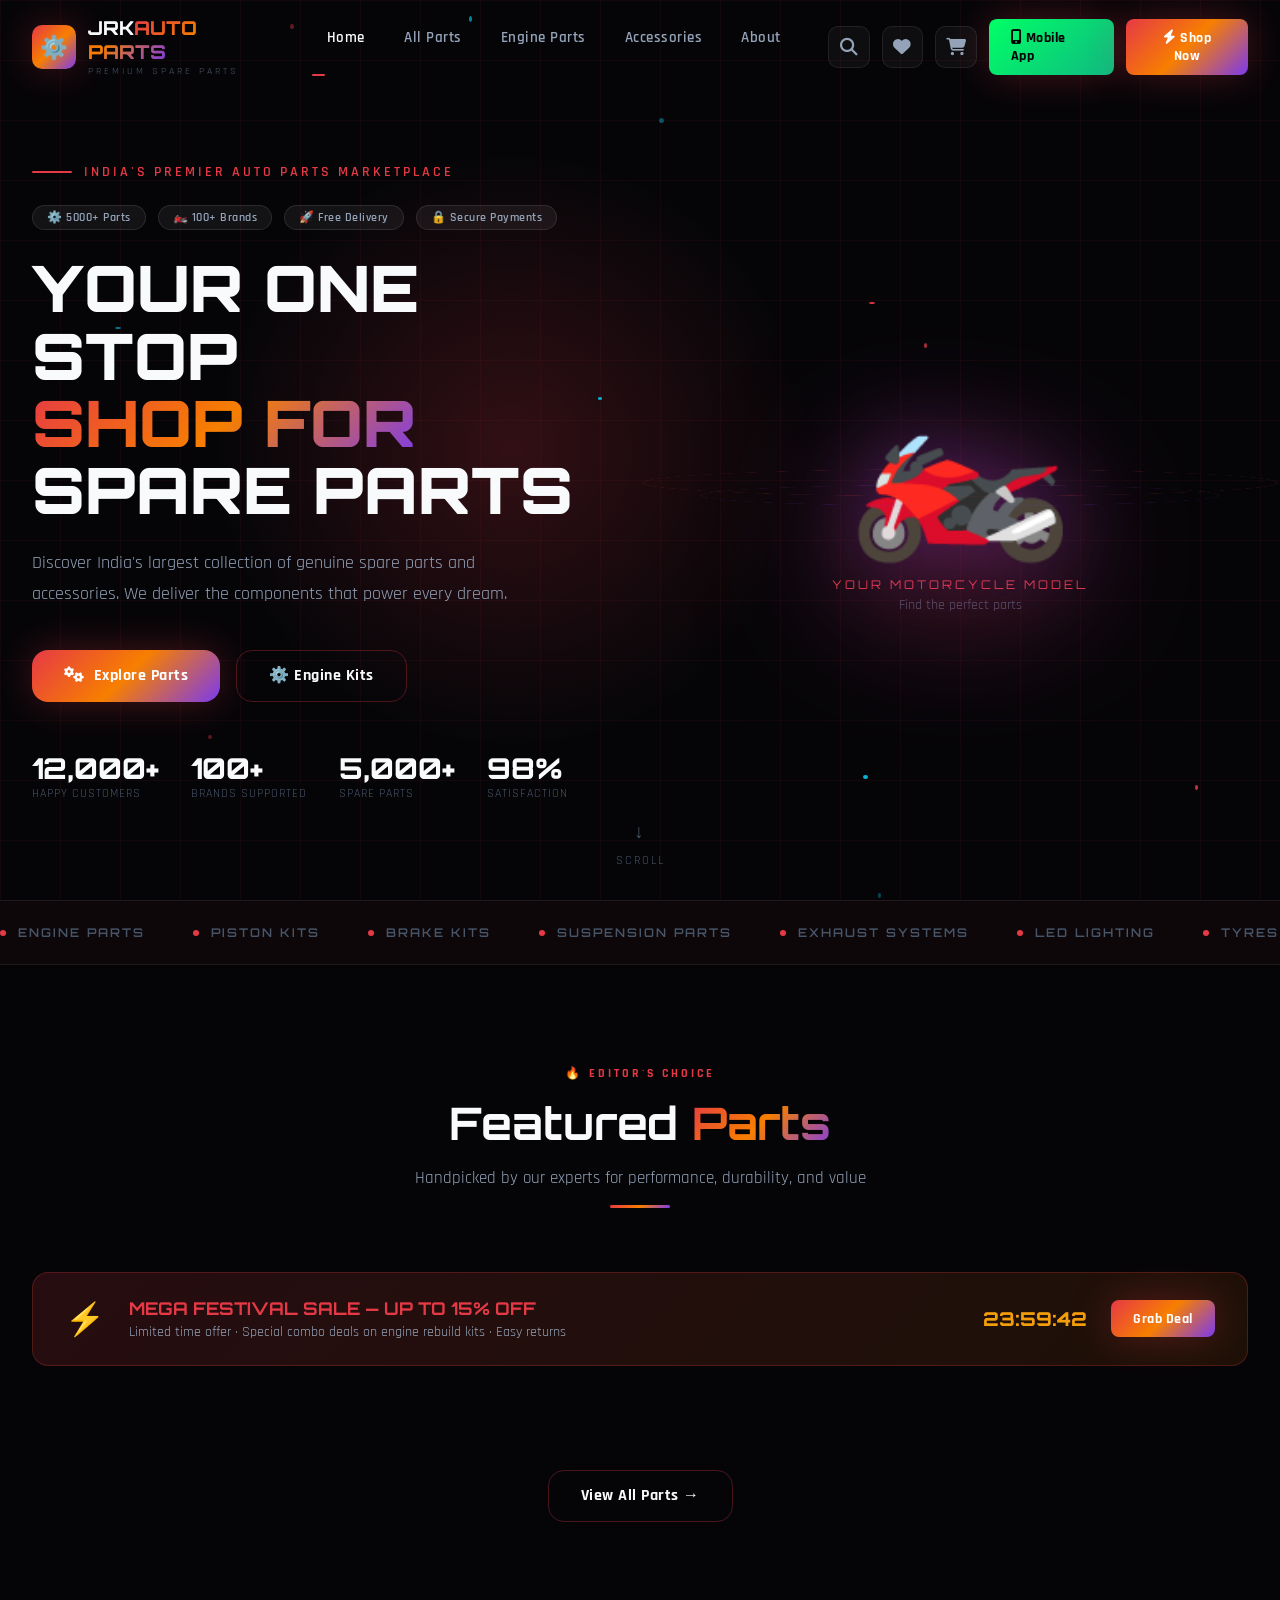
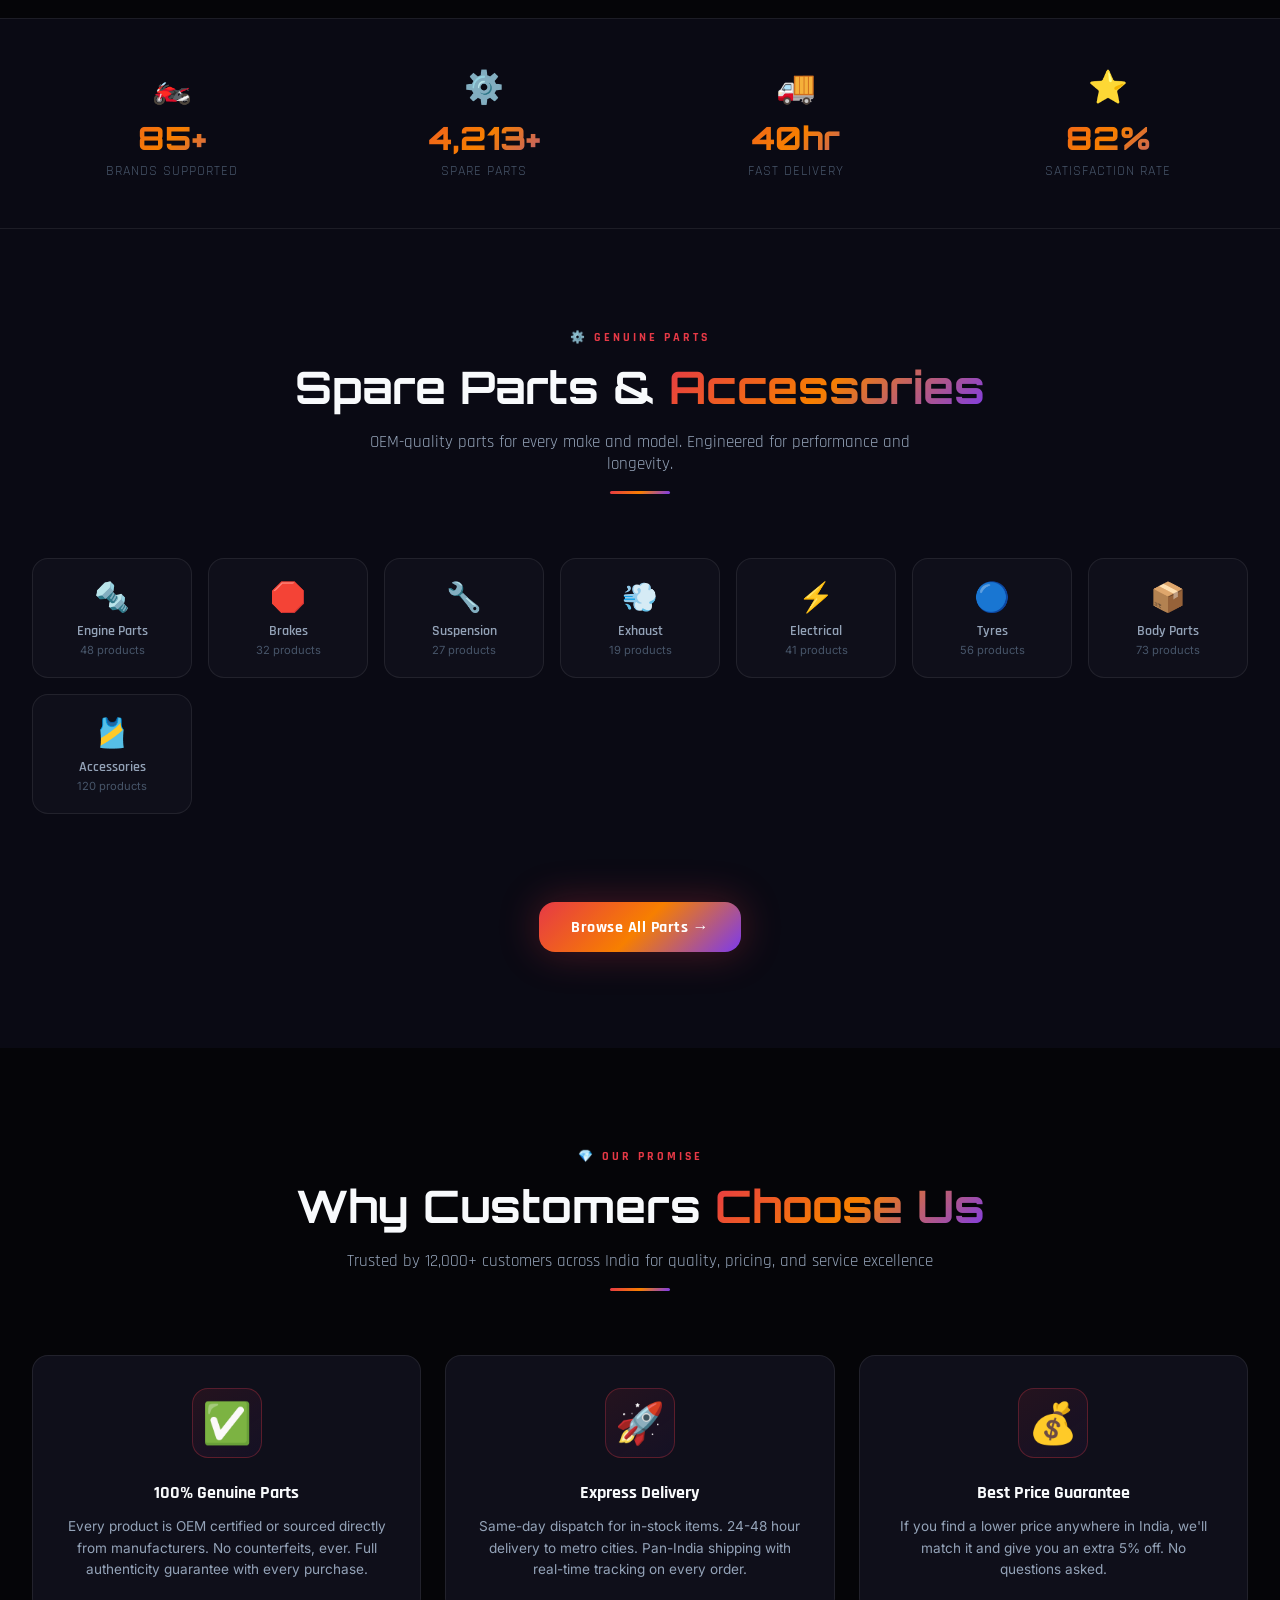
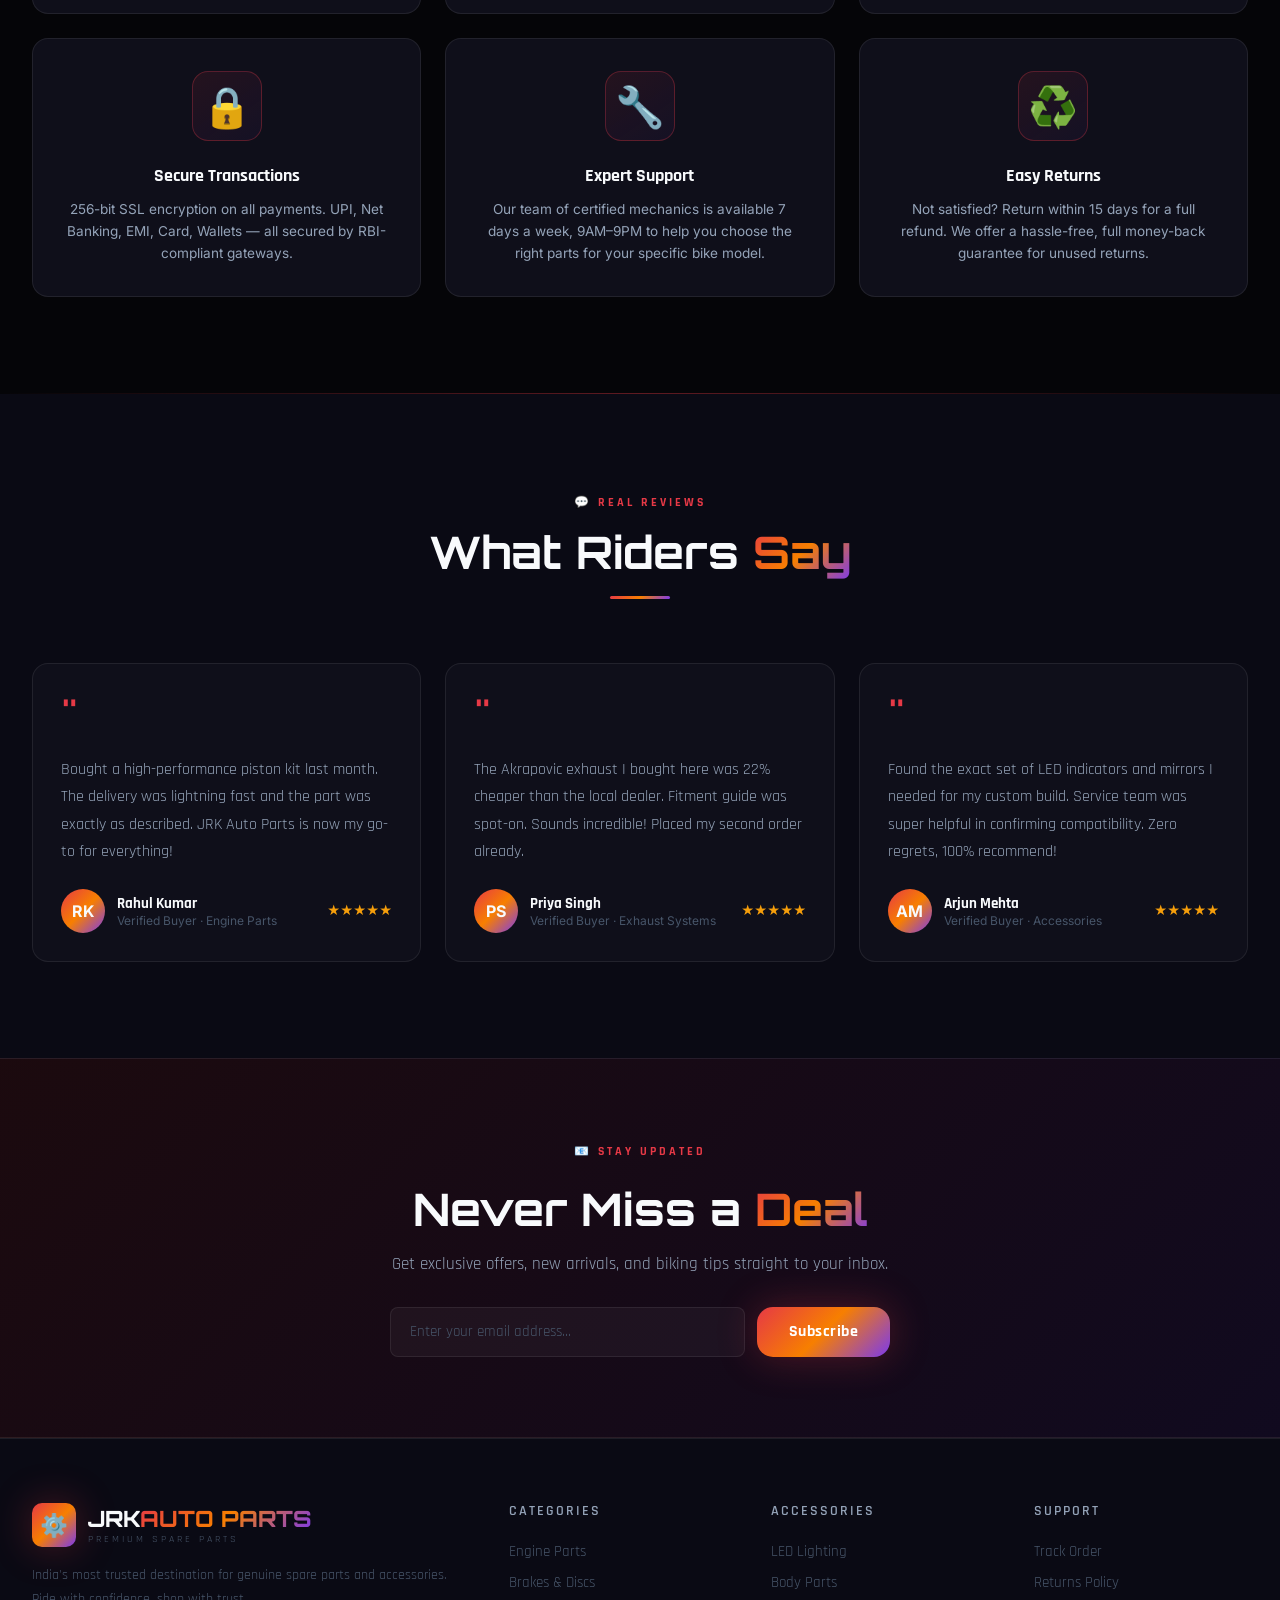
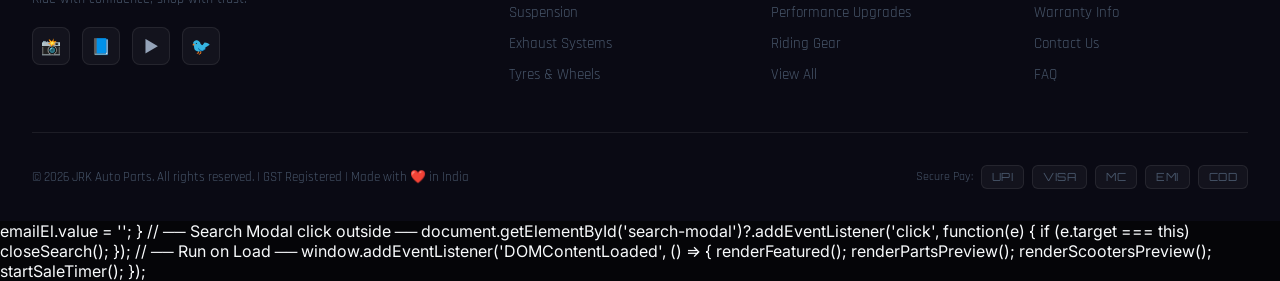
==== commit 8535f5a2: "Add JRK Auto Parts Mobile App redesign with Indian vehicle inquiry system, PIN role switcher, and dy" ====
--- a/index.html
+++ b/index.html
@@ -147,6 +147,9 @@
           <i class="fas fa-shopping-cart"></i>
           <span class="cart-count" style="display:none;">0</span>
         </button>
+        <a href="app.html" class="btn-primary" style="background:linear-gradient(135deg,#00ff66,#10b981);color:#000;font-weight:800;text-decoration:none;">
+          <i class="fas fa-mobile-alt"></i> Mobile App
+        </a>
         <button class="btn-primary" onclick="window.location='products.html'">
           <i class="fas fa-bolt me-1"></i> Shop Now
         </button>
